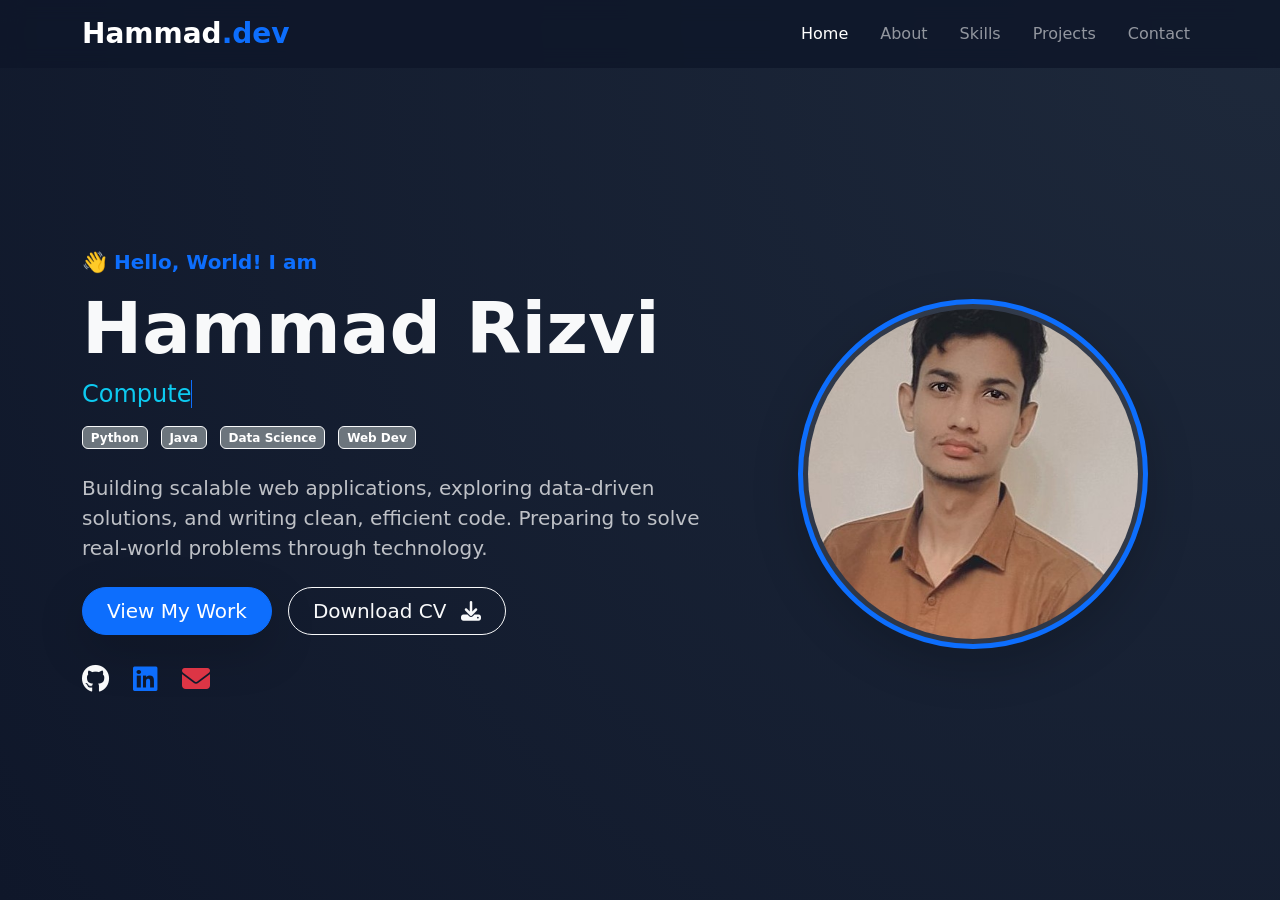
==== index.html @ b08f5cca "Make a new Protofolio WEb" ====
<!DOCTYPE html>
<html lang="en">
<head>
    <meta charset="UTF-8">
    <meta name="viewport" content="width=device-width, initial-scale=1.0">
    <title>Hammad Rizvi | Portfolio</title>
    
    <link href="https://fonts.googleapis.com/css2?family=Inter:wght@300;400;600;800&display=swap" rel="stylesheet">
    <link href="https://cdn.jsdelivr.net/npm/bootstrap@5.3.2/dist/css/bootstrap.min.css" rel="stylesheet">
    <link rel="stylesheet" href="https://cdnjs.cloudflare.com/ajax/libs/font-awesome/6.5.1/css/all.min.css">
    <link href="https://unpkg.com/aos@2.3.1/dist/aos.css" rel="stylesheet">
    
    <link rel="stylesheet" href="assets/css/style.css">
    <link rel="icon" type="image/x-icon" href="assets/img/favicon.ico">
</head>
<body class="bg-dark text-light">

    <nav class="navbar navbar-expand-lg navbar-dark fixed-top glass-nav">
        <div class="container">
            <a class="navbar-brand fw-bold fs-3" href="index.html">Hammad<span class="text-primary">.dev</span></a>
            <button class="navbar-toggler" type="button" data-bs-toggle="collapse" data-bs-target="#navbarNav">
                <span class="navbar-toggler-icon"></span>
            </button>
            <div class="collapse navbar-collapse" id="navbarNav">
                <ul class="navbar-nav ms-auto gap-3">
                    <li class="nav-item"><a class="nav-link active" href="index.html">Home</a></li>
                    <li class="nav-item"><a class="nav-link" href="sections/about.html">About</a></li>
                    <li class="nav-item"><a class="nav-link" href="sections/skills.html">Skills</a></li>
                    <li class="nav-item"><a class="nav-link" href="sections/projects.html">Projects</a></li>
                    <li class="nav-item"><a class="nav-link" href="sections/contact.html">Contact</a></li>
                </ul>
            </div>
        </div>
    </nav>

    <header class="d-flex align-items-center vh-100 hero-bg">
        <div class="container text-center text-md-start mt-5">
            <div class="row align-items-center">
                
                <div class="col-md-7" data-aos="fade-up" data-aos-duration="1200">
                    <p class="text-primary fw-bold mb-2 fs-5">👋 Hello, World! I am</p>
                    <h1 class="display-2 fw-bolder mb-2">Hammad Rizvi</h1>
                    
                    <h2 class="h4 text-info mb-3">
                        <span class="txt-rotate" data-period="2000" data-rotate='[ "Computer Science Student.", "Python & Data Science Enthusiast.", "Java & DSA Problem Solver.", "Full-Stack Web Developer." ]'></span>
                    </h2>
                    
                    <div class="mb-4">
                        <span class="badge bg-secondary border border-light me-2">Python</span>
                        <span class="badge bg-secondary border border-light me-2">Java</span>
                        <span class="badge bg-secondary border border-light me-2">Data Science</span>
                        <span class="badge bg-secondary border border-light">Web Dev</span>
                    </div>

                    <p class="lead mb-4 text-light opacity-75">Building scalable web applications, exploring data-driven solutions, and writing clean, efficient code. Preparing to solve real-world problems through technology.</p>
                    
                    <div class="d-flex gap-3 justify-content-center justify-content-md-start mb-4">
                        <a href="sections/projects.html" class="btn btn-primary btn-lg px-4 rounded-pill shadow-lg">View My Work</a>
                        <a href="assets/docs/Hammad_Rizvi_CV.pdf" target="_blank" class="btn btn-outline-light btn-lg px-4 rounded-pill">Download CV <i class="fas fa-download ms-2"></i></a>
                    </div>

                    <div class="d-flex gap-4 justify-content-center justify-content-md-start fs-3">
                        <a href="https://github.com/Hammadrizvi346" target="_blank" class="text-light social-icon-link"><i class="fab fa-github"></i></a>
                        <a href="https://www.linkedin.com/in/hammadrizvi346" target="_blank" class="text-primary social-icon-link"><i class="fab fa-linkedin"></i></a>
                        <a href="mailto:hammadrizvi346@gmail.com" class="text-danger social-icon-link"><i class="fas fa-envelope"></i></a>
                    </div>
                </div>
                
                <div class="col-md-5 d-none d-md-block text-center" data-aos="zoom-in" data-aos-duration="1200" data-aos-delay="200">
                    <img src="assets/img/profile.jpg" alt="Hammad Rizvi" class="img-fluid rounded-circle shadow-lg profile-img-custom">
                </div>

            </div>
        </div>
    </header>

    <script src="https://cdn.jsdelivr.net/npm/bootstrap@5.3.2/dist/js/bootstrap.bundle.min.js"></script>
    <script src="https://unpkg.com/aos@2.3.1/dist/aos.js"></script>
    
    <script src="assets/js/main.js"></script>
</body>
</html>
---- assets/css/style.css ----
/* --- HERO SECTION & NAVBAR --- */

/* Glassmorphism Navbar */
.glass-nav {
    background: rgba(15, 23, 42, 0.85) !important;
    backdrop-filter: blur(10px);
}

/* Hero Background Gradient */
.hero-bg {
    background: radial-gradient(circle at top right, #1e293b, #0f172a);
}

/* Custom Profile Image Styling */
.profile-img-custom {
    width: 350px; 
    height: 350px; 
    object-fit: cover; 
    border: 5px solid #0d6efd; 
    padding: 5px; 
    background: rgba(255,255,255,0.1);
}

/* Social Icons Hover Animation */
.social-icon-link {
    transition: transform 0.3s ease;
}

.social-icon-link:hover {
    transform: scale(1.2);
}

/* Typing Effect Cursor */
.txt-rotate > .wrap { 
    border-right: 0.08em solid #0d6efd; /* Blue cursor */
}
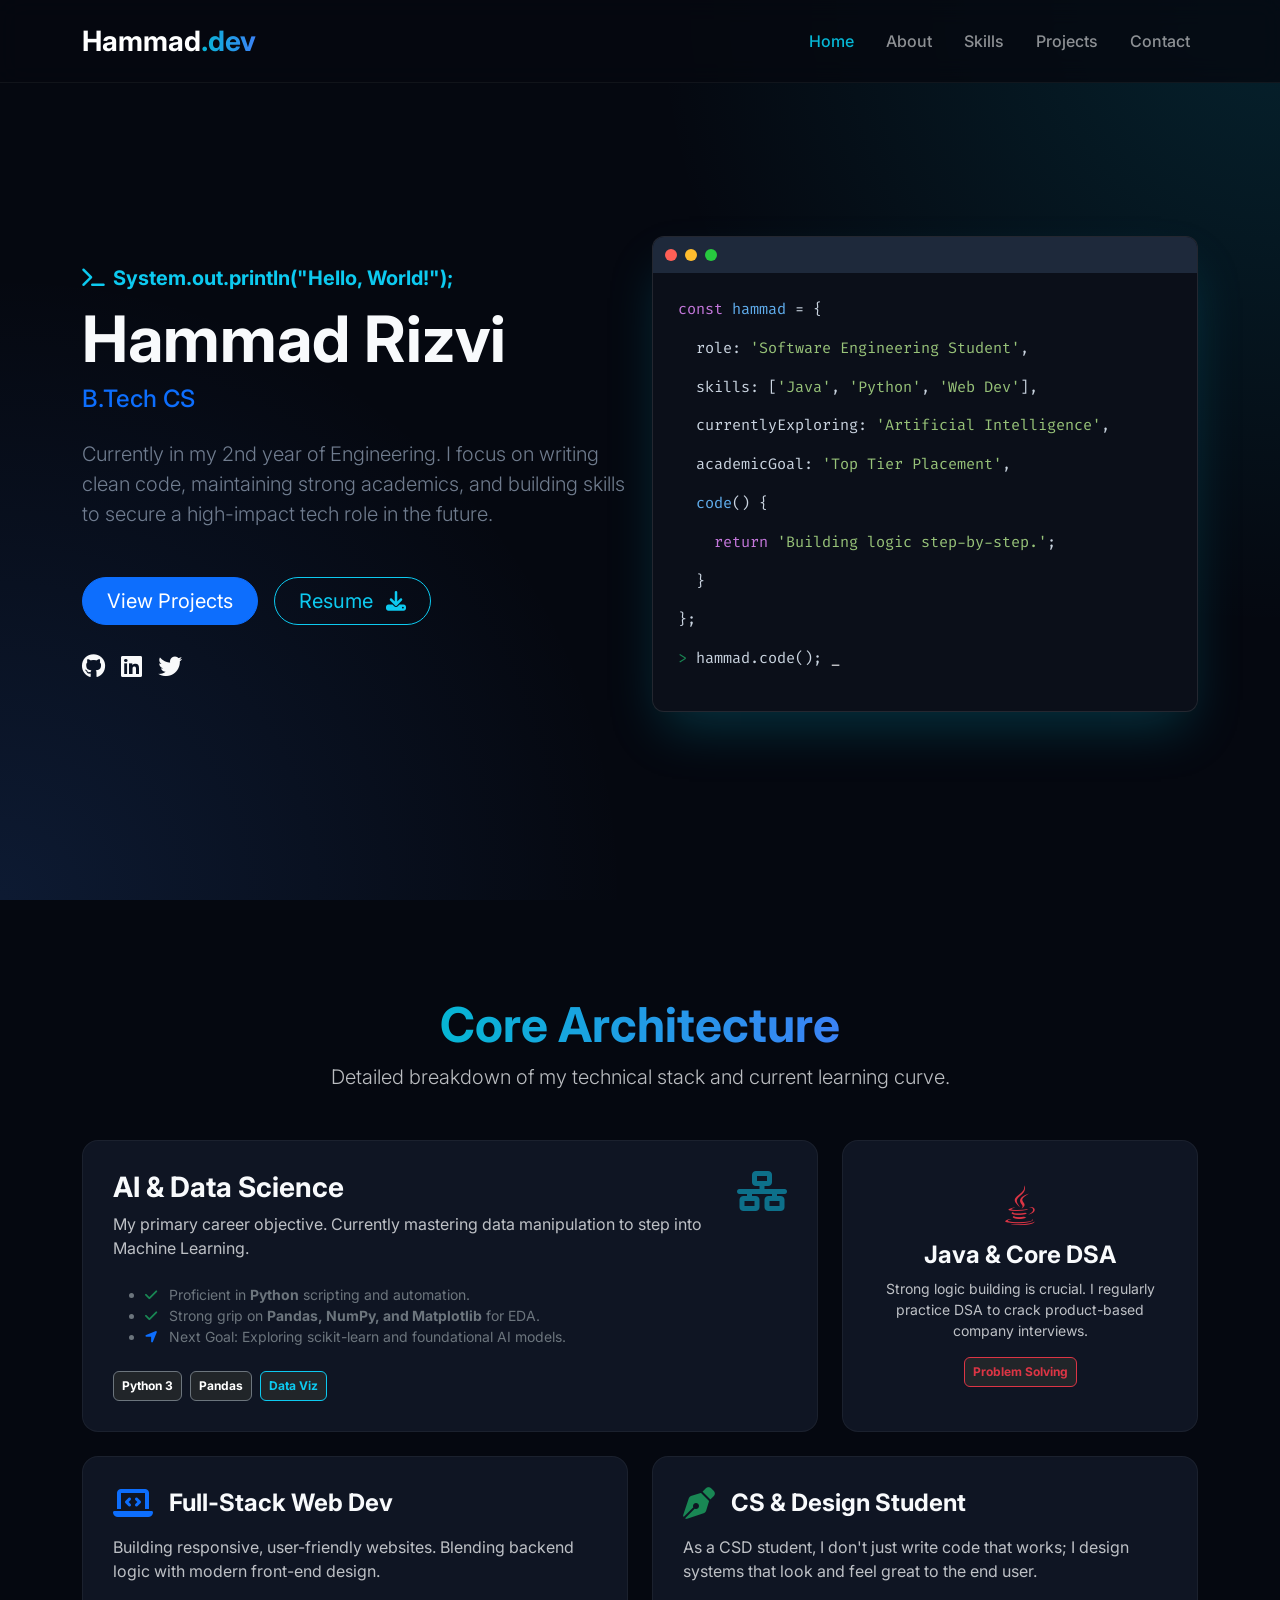
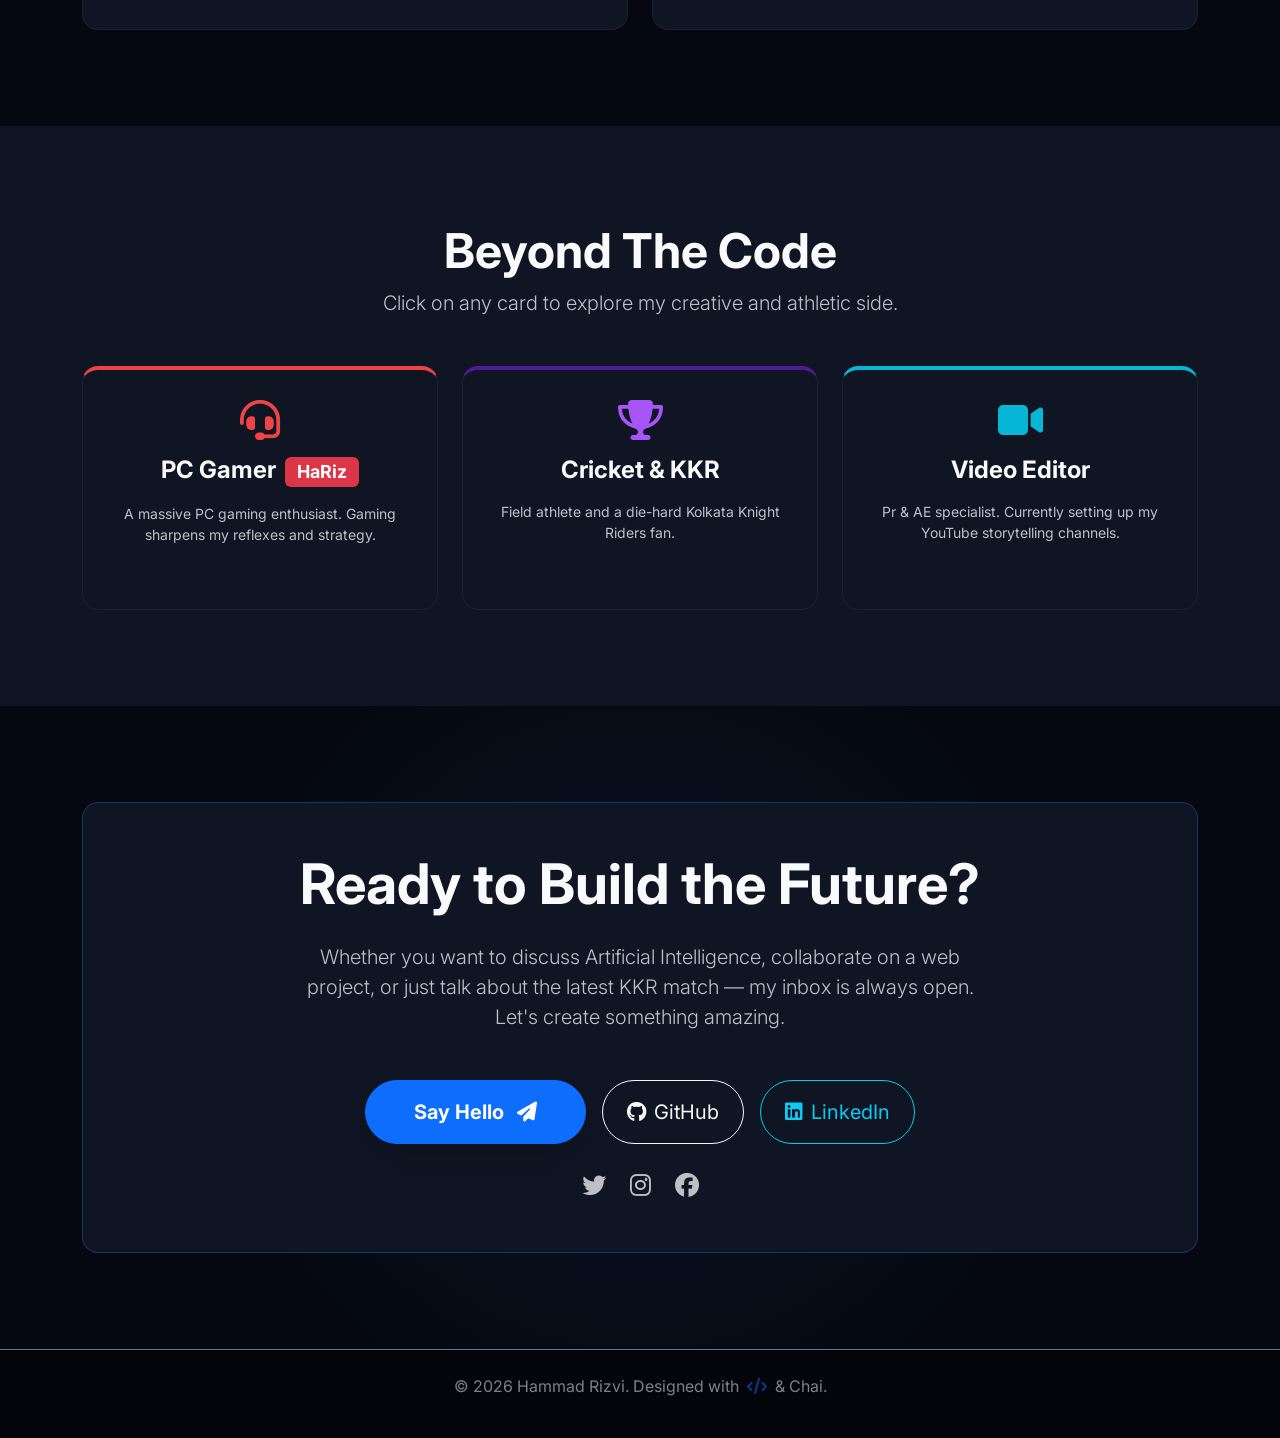
==== commit ce55201d: "Update and revise all files" ====
--- a/index.html
+++ b/index.html
@@ -5,7 +5,7 @@
     <meta name="viewport" content="width=device-width, initial-scale=1.0">
     <title>Hammad Rizvi | Portfolio</title>
     
-    <link href="https://fonts.googleapis.com/css2?family=Inter:wght@300;400;600;800&display=swap" rel="stylesheet">
+    <link href="https://fonts.googleapis.com/css2?family=Inter:wght@300;400;500;700;800&family=Fira+Code:wght@400;500&display=swap" rel="stylesheet">
     <link href="https://cdn.jsdelivr.net/npm/bootstrap@5.3.2/dist/css/bootstrap.min.css" rel="stylesheet">
     <link rel="stylesheet" href="https://cdnjs.cloudflare.com/ajax/libs/font-awesome/6.5.1/css/all.min.css">
     <link href="https://unpkg.com/aos@2.3.1/dist/aos.css" rel="stylesheet">
@@ -13,11 +13,11 @@
     <link rel="stylesheet" href="assets/css/style.css">
     <link rel="icon" type="image/x-icon" href="assets/img/favicon.ico">
 </head>
-<body class="bg-dark text-light">
+<body>
 
     <nav class="navbar navbar-expand-lg navbar-dark fixed-top glass-nav">
         <div class="container">
-            <a class="navbar-brand fw-bold fs-3" href="index.html">Hammad<span class="text-primary">.dev</span></a>
+            <a class="navbar-brand fw-bold fs-3" href="index.html">Hammad<span class="text-gradient">.dev</span></a>
             <button class="navbar-toggler" type="button" data-bs-toggle="collapse" data-bs-target="#navbarNav">
                 <span class="navbar-toggler-icon"></span>
             </button>
@@ -34,49 +34,241 @@
     </nav>
 
     <header class="d-flex align-items-center vh-100 hero-bg">
-        <div class="container text-center text-md-start mt-5">
+        <div class="container text-center text-lg-start mt-5">
             <div class="row align-items-center">
                 
-                <div class="col-md-7" data-aos="fade-up" data-aos-duration="1200">
-                    <p class="text-primary fw-bold mb-2 fs-5">👋 Hello, World! I am</p>
-                    <h1 class="display-2 fw-bolder mb-2">Hammad Rizvi</h1>
+                <div class="col-lg-6" data-aos="fade-right" data-aos-duration="1200">
+                    <p class="text-info fw-bold mb-2 fs-5"><i class="fas fa-terminal me-2"></i>System.out.println("Hello, World!");</p>
+                    <h1 class="display-3 fw-bolder mb-2">Hammad Rizvi</h1>
                     
-                    <h2 class="h4 text-info mb-3">
-                        <span class="txt-rotate" data-period="2000" data-rotate='[ "Computer Science Student.", "Python & Data Science Enthusiast.", "Java & DSA Problem Solver.", "Full-Stack Web Developer." ]'></span>
+                    <h2 class="h4 text-primary mb-4" style="min-height: 30px;">
+                        <span class="txt-rotate" data-period="2000" data-rotate='[ "B.Tech CSD Student.", "Exploring AI & Data Science.", "Java & DSA Problem Solver.", "Creative Web Developer." ]'></span>
                     </h2>
+
+                    <p class="lead mb-5 opacity-75" style="color: var(--text-muted);">Currently in my 2nd year of Engineering. I focus on writing clean code, maintaining strong academics, and building skills to secure a high-impact tech role in the future.</p>
                     
-                    <div class="mb-4">
-                        <span class="badge bg-secondary border border-light me-2">Python</span>
-                        <span class="badge bg-secondary border border-light me-2">Java</span>
-                        <span class="badge bg-secondary border border-light me-2">Data Science</span>
-                        <span class="badge bg-secondary border border-light">Web Dev</span>
-                    </div>
-
-                    <p class="lead mb-4 text-light opacity-75">Building scalable web applications, exploring data-driven solutions, and writing clean, efficient code. Preparing to solve real-world problems through technology.</p>
+                    <div class="d-flex flex-wrap gap-3 justify-content-center justify-content-lg-start mb-4">
+                        <a href="sections/projects.html" class="btn btn-primary btn-lg px-4 rounded-pill">View Projects</a>
+                        <a href="assets/docs/Hammad_Rizvi_CV.pdf" target="_blank" class="btn btn-outline-info btn-lg px-4 rounded-pill">Resume <i class="fas fa-download ms-2"></i></a>
+                    </div>
                     
-                    <div class="d-flex gap-3 justify-content-center justify-content-md-start mb-4">
-                        <a href="sections/projects.html" class="btn btn-primary btn-lg px-4 rounded-pill shadow-lg">View My Work</a>
-                        <a href="assets/docs/Hammad_Rizvi_CV.pdf" target="_blank" class="btn btn-outline-light btn-lg px-4 rounded-pill">Download CV <i class="fas fa-download ms-2"></i></a>
-                    </div>
-
-                    <div class="d-flex gap-4 justify-content-center justify-content-md-start fs-3">
-                        <a href="https://github.com/Hammadrizvi346" target="_blank" class="text-light social-icon-link"><i class="fab fa-github"></i></a>
-                        <a href="https://www.linkedin.com/in/hammadrizvi346" target="_blank" class="text-primary social-icon-link"><i class="fab fa-linkedin"></i></a>
-                        <a href="mailto:hammadrizvi346@gmail.com" class="text-danger social-icon-link"><i class="fas fa-envelope"></i></a>
+                    <div class="d-flex gap-3 justify-content-center justify-content-lg-start fs-4 mt-4">
+                        <a href="https://github.com/hammadrizvi-dev" target="_blank" class="text-light" style="transition: color 0.3s;" onmouseover="this.style.color='#06b6d4'" onmouseout="this.style.color='#f8fafc'"><i class="fab fa-github"></i></a>
+                        <a href="https://www.linkedin.com/in/hammadrizvi-dev" target="_blank" class="text-light" style="transition: color 0.3s;" onmouseover="this.style.color='#3b82f6'" onmouseout="this.style.color='#f8fafc'"><i class="fab fa-linkedin"></i></a>
+                        <a href="https://x.com/hammadrizvi_dev" target="_blank" class="text-light" style="transition: color 0.3s;" onmouseover="this.style.color='#cbd5e1'" onmouseout="this.style.color='#f8fafc'"><i class="fab fa-twitter"></i></a>
                     </div>
                 </div>
                 
-                <div class="col-md-5 d-none d-md-block text-center" data-aos="zoom-in" data-aos-duration="1200" data-aos-delay="200">
-                    <img src="assets/img/profile.jpg" alt="Hammad Rizvi" class="img-fluid rounded-circle shadow-lg profile-img-custom">
+                <div class="col-lg-6 d-none d-lg-block" data-aos="fade-left" data-aos-duration="1200" data-aos-delay="200">
+                    <div class="terminal-window">
+                        <div class="terminal-header">
+                            <div class="terminal-dot dot-red"></div>
+                            <div class="terminal-dot dot-yellow"></div>
+                            <div class="terminal-dot dot-green"></div>
+                        </div>
+                        <div class="terminal-body">
+                            <p><span class="term-keyword">const</span> <span class="term-function">hammad</span> = {</p>
+                            <p>&nbsp;&nbsp;role: <span class="term-string">'Software Engineering Student'</span>,</p>
+                            <p>&nbsp;&nbsp;skills: [<span class="term-string">'Java'</span>, <span class="term-string">'Python'</span>, <span class="term-string">'Web Dev'</span>],</p>
+                            <p>&nbsp;&nbsp;currentlyExploring: <span class="term-string">'Artificial Intelligence'</span>,</p>
+                            <p>&nbsp;&nbsp;academicGoal: <span class="term-string">'Top Tier Placement'</span>,</p>
+                            <p>&nbsp;&nbsp;<span class="term-function">code</span>() {</p>
+                            <p>&nbsp;&nbsp;&nbsp;&nbsp;<span class="term-keyword">return</span> <span class="term-string">'Building logic step-by-step.'</span>;</p>
+                            <p>&nbsp;&nbsp;}</p>
+                            <p>};</p>
+                            <p class="mt-3"><span class="text-success">></span> hammad.code(); <span class="text-light blink">_</span></p>
+                        </div>
+                    </div>
                 </div>
 
             </div>
         </div>
     </header>
+
+    <section class="py-5">
+        <div class="container py-5">
+            <div class="text-center mb-5" data-aos="fade-down">
+                <h2 class="display-5 fw-bold"><span class="text-gradient">Core Architecture</span></h2>
+                <p class="lead opacity-75">Detailed breakdown of my technical stack and current learning curve.</p>
+            </div>
+            
+            <div class="row g-4">
+                <div class="col-lg-8" data-aos="fade-up" data-aos-delay="100">
+                    <div class="premium-card">
+                        <div class="d-flex justify-content-between align-items-start mb-3">
+                            <div>
+                                <h3 class="fw-bold">AI & Data Science</h3>
+                                <p class="opacity-75 mb-2">My primary career objective. Currently mastering data manipulation to step into Machine Learning.</p>
+                            </div>
+                            <i class="fas fa-network-wired text-info fs-1 opacity-50"></i>
+                        </div>
+                        <ul class="text-secondary small mb-4">
+                            <li><i class="fas fa-check text-success me-2"></i> Proficient in <strong>Python</strong> scripting and automation.</li>
+                            <li><i class="fas fa-check text-success me-2"></i> Strong grip on <strong>Pandas, NumPy, and Matplotlib</strong> for EDA.</li>
+                            <li><i class="fas fa-location-arrow text-primary me-2"></i> Next Goal: Exploring scikit-learn and foundational AI models.</li>
+                        </ul>
+                        <div class="d-flex flex-wrap gap-2">
+                            <span class="badge bg-dark border border-secondary p-2">Python 3</span>
+                            <span class="badge bg-dark border border-secondary p-2">Pandas</span>
+                            <span class="badge bg-dark border border-info text-info p-2">Data Viz</span>
+                        </div>
+                    </div>
+                </div>
+
+                <div class="col-lg-4" data-aos="fade-up" data-aos-delay="200">
+                    <div class="premium-card text-center d-flex flex-column justify-content-center">
+                        <i class="fab fa-java text-danger fs-1 mb-3"></i>
+                        <h4 class="fw-bold">Java & Core DSA</h4>
+                        <p class="small opacity-75 mb-3">Strong logic building is crucial. I regularly practice DSA to crack product-based company interviews.</p>
+                        <span class="badge bg-dark border border-danger text-danger p-2 mx-auto">Problem Solving</span>
+                    </div>
+                </div>
+
+                <div class="col-lg-6" data-aos="fade-up" data-aos-delay="300">
+                    <div class="premium-card">
+                        <div class="d-flex align-items-center mb-3">
+                            <i class="fas fa-laptop-code text-primary fs-2 me-3"></i>
+                            <h4 class="fw-bold m-0">Full-Stack Web Dev</h4>
+                        </div>
+                        <p class="opacity-75">Building responsive, user-friendly websites. Blending backend logic with modern front-end design.</p>
+                    </div>
+                </div>
+
+                <div class="col-lg-6" data-aos="fade-up" data-aos-delay="400">
+                    <div class="premium-card">
+                        <div class="d-flex align-items-center mb-3">
+                            <i class="fas fa-pen-nib text-success fs-2 me-3"></i>
+                            <h4 class="fw-bold m-0">CS & Design Student</h4>
+                        </div>
+                        <p class="opacity-75">As a CSD student, I don't just write code that works; I design systems that look and feel great to the end user.</p>
+                    </div>
+                </div>
+            </div>
+        </div>
+    </section>
+
+    <section class="py-5" style="background-color: var(--bg-surface);">
+        <div class="container py-5">
+            <div class="text-center mb-5" data-aos="fade-down">
+                <h2 class="display-5 fw-bold">Beyond The Code</h2>
+                <p class="lead opacity-75">Click on any card to explore my creative and athletic side.</p>
+            </div>
+            
+            <div class="row g-4 text-center">
+                <div class="col-md-4" data-aos="flip-left" data-aos-delay="100">
+                    <div class="premium-card clickable-card pb-5" style="border-top: 4px solid var(--gamer-red);" data-bs-toggle="modal" data-bs-target="#gamingModal">
+                        <i class="fas fa-headset fs-1 mb-3" style="color: var(--gamer-red);"></i>
+                        <h4 class="fw-bold">PC Gamer <span class="badge bg-danger ms-1">HaRiz</span></h4>
+                        <p class="opacity-75 mt-3 small">A massive PC gaming enthusiast. Gaming sharpens my reflexes and strategy.</p>
+                    </div>
+                </div>
+
+                <div class="col-md-4" data-aos="flip-left" data-aos-delay="200">
+                    <div class="premium-card clickable-card pb-5" style="border-top: 4px solid var(--kkr-purple);" data-bs-toggle="modal" data-bs-target="#cricketModal">
+                        <i class="fas fa-trophy fs-1 mb-3" style="color: #a855f7;"></i>
+                        <h4 class="fw-bold">Cricket & KKR</h4>
+                        <p class="opacity-75 mt-3 small">Field athlete and a die-hard Kolkata Knight Riders fan.</p>
+                    </div>
+                </div>
+
+                <div class="col-md-4" data-aos="flip-left" data-aos-delay="300">
+                    <div class="premium-card clickable-card pb-5" style="border-top: 4px solid var(--accent);" data-bs-toggle="modal" data-bs-target="#editingModal">
+                        <i class="fas fa-video fs-1 mb-3" style="color: var(--accent);"></i>
+                        <h4 class="fw-bold">Video Editor</h4>
+                        <p class="opacity-75 mt-3 small">Pr & AE specialist. Currently setting up my YouTube storytelling channels.</p>
+                    </div>
+                </div>
+            </div>
+        </div>
+    </section>
+
+    <section class="py-5 position-relative overflow-hidden">
+        <div class="position-absolute top-50 start-50 translate-middle w-100 h-100" style="background: radial-gradient(circle, rgba(59, 130, 246, 0.1) 0%, transparent 60%); z-index: -1;"></div>
+        
+        <div class="container py-5" data-aos="fade-up">
+            <div class="premium-card text-center p-md-5" style="border: 1px solid rgba(59, 130, 246, 0.3);">
+                <h2 class="display-4 fw-bolder mb-4">Ready to Build the Future?</h2>
+                <p class="lead opacity-75 mb-5 mx-auto" style="max-width: 700px;">
+                    Whether you want to discuss Artificial Intelligence, collaborate on a web project, or just talk about the latest KKR match — my inbox is always open. Let's create something amazing.
+                </p>
+                
+                <div class="d-flex flex-wrap gap-3 justify-content-center mb-4">
+                    <a href="sections/contact.html" class="btn btn-primary btn-lg px-5 py-3 rounded-pill shadow-lg fw-bold fs-5">Say Hello <i class="fas fa-paper-plane ms-2"></i></a>
+                    <a href="https://github.com/hammadrizvi-dev" target="_blank" class="btn btn-outline-light btn-lg px-4 py-3 rounded-pill fs-5"><i class="fab fa-github me-2"></i>GitHub</a>
+                    <a href="https://www.linkedin.com/in/hammadrizvi-dev" target="_blank" class="btn btn-outline-info btn-lg px-4 py-3 rounded-pill fs-5"><i class="fab fa-linkedin me-2"></i>LinkedIn</a>
+                </div>
+
+                <div class="d-flex gap-4 justify-content-center fs-4 mt-4 opacity-75">
+                    <a href="https://x.com/hammadrizvi_dev" target="_blank" class="text-light hover-scale"><i class="fab fa-twitter"></i></a>
+                    <a href="https://www.instagram.com/hammadrizvi.dev" target="_blank" class="text-light hover-scale"><i class="fab fa-instagram"></i></a>
+                    <a href="https://www.facebook.com/hammadrizvi.dev" target="_blank" class="text-light hover-scale"><i class="fab fa-facebook"></i></a>
+                </div>
+            </div>
+        </div>
+    </section>
+
+    <div class="modal fade" id="gamingModal" tabindex="-1" aria-hidden="true">
+        <div class="modal-dialog modal-dialog-centered">
+            <div class="modal-content">
+                <div class="modal-header">
+                    <h5 class="modal-title fw-bold text-danger"><i class="fas fa-headset me-2"></i>The Gamer: HaRiz</h5>
+                    <button type="button" class="btn-close btn-close-white" data-bs-dismiss="modal" aria-label="Close"></button>
+                </div>
+                <div class="modal-body">
+                    <p>When the compiler rests, the games begin. Gaming is my ultimate way to reset my mind.</p>
+                    <ul>
+                        <li><strong>Strategic Thinking:</strong> Multiplayer games teach quick decision-making.</li>
+                        <li><strong>Community:</strong> Building connections with gamers worldwide.</li>
+                        <li><strong>Setup:</strong> Constantly upgrading my PC to handle both intense coding algorithms and high-FPS gaming.</li>
+                    </ul>
+                </div>
+            </div>
+        </div>
+    </div>
+
+    <div class="modal fade" id="cricketModal" tabindex="-1" aria-hidden="true">
+        <div class="modal-dialog modal-dialog-centered">
+            <div class="modal-content">
+                <div class="modal-header">
+                    <h5 class="modal-title fw-bold" style="color: #a855f7;"><i class="fas fa-cricket-bat-ball me-2"></i>Korbo, Lorbo, Jeetbo!</h5>
+                    <button type="button" class="btn-close btn-close-white" data-bs-dismiss="modal" aria-label="Close"></button>
+                </div>
+                <div class="modal-body">
+                    <p>I believe physical activity is just as important as mental exercise.</p>
+                    <ul>
+                        <li><strong>On the Field:</strong> I actively play cricket, focusing on teamwork and stamina.</li>
+                        <li><strong>IPL Passion:</strong> Huge supporter of KKR. I love analyzing match strategies, player auctions, and team dynamics.</li>
+                    </ul>
+                </div>
+            </div>
+        </div>
+    </div>
+
+    <div class="modal fade" id="editingModal" tabindex="-1" aria-hidden="true">
+        <div class="modal-dialog modal-dialog-centered">
+            <div class="modal-content">
+                <div class="modal-header">
+                    <h5 class="modal-title fw-bold text-info"><i class="fas fa-film me-2"></i>Visual Storytelling</h5>
+                    <button type="button" class="btn-close btn-close-white" data-bs-dismiss="modal" aria-label="Close"></button>
+                </div>
+                <div class="modal-body">
+                    <p>Writing code builds the system, but video editing tells the story.</p>
+                    <ul>
+                        <li><strong>Software:</strong> Adobe Premiere Pro & After Effects.</li>
+                        <li><strong>The Vision:</strong> I am currently building content strategies for upcoming YouTube channels, blending tech knowledge with engaging visuals.</li>
+                        <li><strong>VFX:</strong> Learning motion graphics to make my content stand out.</li>
+                    </ul>
+                </div>
+            </div>
+        </div>
+    </div>
+
+   <footer class="text-center py-4 border-top border-secondary mt-auto" style="background-color: #03050a;">
+    <p class="opacity-50 m-0 mb-3">&copy; 2026 Hammad Rizvi. Designed with <i class="fas fa-code text-primary mx-1"></i> & Chai.</p>
+    </footer>
 
     <script src="https://cdn.jsdelivr.net/npm/bootstrap@5.3.2/dist/js/bootstrap.bundle.min.js"></script>
     <script src="https://unpkg.com/aos@2.3.1/dist/aos.js"></script>
-    
     <script src="assets/js/main.js"></script>
 </body>
 </html>
--- a/assets/css/style.css
+++ b/assets/css/style.css
@@ -1,36 +1,190 @@
-/* --- HERO SECTION & NAVBAR --- */
+/* =========================================
+   HAMMAD.DEV - PROFESSIONAL DARK TECH THEME (COMPLETE FILE)
+========================================= */
 
-/* Glassmorphism Navbar */
-.glass-nav {
-    background: rgba(15, 23, 42, 0.85) !important;
-    backdrop-filter: blur(10px);
+@import url('https://fonts.googleapis.com/css2?family=Inter:wght@300;400;500;700;800&family=Fira+Code:wght@400;500&display=swap');
+
+:root {
+    --bg-dark: #050810;        /* Deep Space Black/Navy */
+    --bg-surface: #0f1523;     /* Card Background */
+    --bg-surface-hover: #161e31;
+    --primary: #3b82f6;        /* Bright Tech Blue */
+    --accent: #06b6d4;         /* Neon Cyan */
+    --text-main: #f8fafc;
+    --text-muted: #94a3b8;
+    --gamer-red: #ef4444;
+    --kkr-purple: #4c1d95;
 }
 
-/* Hero Background Gradient */
-.hero-bg {
-    background: radial-gradient(circle at top right, #1e293b, #0f172a);
+body {
+    font-family: 'Inter', sans-serif;
+    background-color: var(--bg-dark);
+    color: var(--text-main);
+    overflow-x: hidden;
+    scroll-behavior: smooth;
 }
 
-/* Custom Profile Image Styling */
-.profile-img-custom {
-    width: 350px; 
-    height: 350px; 
-    object-fit: cover; 
-    border: 5px solid #0d6efd; 
-    padding: 5px; 
-    background: rgba(255,255,255,0.1);
+/* --- Typography Upgrades --- */
+.display-large { font-size: 4rem; font-weight: 800; }
+.heading-premium { font-size: 1.5rem; color: #cbd5e1; opacity: 0.9; }
+
+/* --- Center Section Numbering --- */
+.numbered-heading {
+    text-align: center !important;
+    margin-bottom: 50px;
+    width: 100%;
 }
 
-/* Social Icons Hover Animation */
-.social-icon-link {
-    transition: transform 0.3s ease;
+/* --- Navbar Upgrade --- */
+.glass-nav {
+    background: rgba(5, 8, 16, 0.8) !important;
+    backdrop-filter: blur(12px);
+    border-bottom: 1px solid rgba(255, 255, 255, 0.05);
+    padding: 15px 0;
 }
 
-.social-icon-link:hover {
-    transform: scale(1.2);
+.nav-link { font-weight: 500; transition: color 0.3s ease; }
+.nav-link:hover, .nav-link.active { color: var(--accent) !important; }
+
+/* --- Hero Section Background --- */
+.hero-bg {
+    background: radial-gradient(circle at top right, rgba(6, 182, 212, 0.15), transparent 40%),
+                radial-gradient(circle at bottom left, rgba(59, 130, 246, 0.15), transparent 40%);
 }
 
-/* Typing Effect Cursor */
-.txt-rotate > .wrap { 
-    border-right: 0.08em solid #0d6efd; /* Blue cursor */
+/* --- Terminal UI (Scroll 1) --- */
+.terminal-window {
+    background-color: #0b0f19;
+    border-radius: 12px;
+    box-shadow: 0 25px 50px -12px rgba(6, 182, 212, 0.25);
+    border: 1px solid rgba(255,255,255,0.1);
+    font-family: 'Fira Code', monospace;
+    overflow: hidden;
+}
+.terminal-header { background-color: #1e293b; padding: 12px; display: flex; gap: 8px; }
+.terminal-dot { width: 12px; height: 12px; border-radius: 50%; }
+.dot-red { background-color: #ff5f56; }
+.dot-yellow { background-color: #ffbd2e; }
+.dot-green { background-color: #27c93f; }
+.terminal-body { padding: 25px; color: #cbd5e1; font-size: 0.95rem; }
+.term-keyword { color: #c678dd; } 
+.term-string { color: #98c379; }  
+.term-function { color: #61afef; } 
+
+/* --- Premium & Clickable Cards (Scroll 2, 3, 4) --- */
+.premium-card, .premium-card-lg {
+    background-color: var(--bg-surface);
+    border: 1px solid rgba(255,255,255,0.05);
+    border-radius: 16px;
+    padding: 30px;
+    transition: all 0.4s ease;
+    height: 100%;
+}
+.premium-card:hover, .premium-card-lg:hover {
+    transform: translateY(-5px);
+    background-color: var(--bg-surface-hover);
+    border-color: rgba(6, 182, 212, 0.3);
+    box-shadow: 0 10px 30px rgba(6, 182, 212, 0.1);
+}
+
+.premium-card-lg { padding: 40px; } /* Lighter text for large card on Home */
+
+.clickable-card {
+    cursor: pointer;
+    position: relative;
+    overflow: hidden;
+}
+
+.clickable-card::after {
+    content: 'Click for details →';
+    position: absolute;
+    bottom: -40px;
+    left: 50%;
+    transform: translateX(-50%);
+    color: var(--accent);
+    font-size: 0.9rem;
+    font-weight: 600;
+    transition: bottom 0.3s ease;
+}
+
+.clickable-card:hover::after {
+    bottom: 20px;
+}
+
+/* --- Skills Page Dashboard - Glowing Bars --- */
+.progress {
+    background-color: rgba(255, 255, 255, 0.05);
+    border-radius: 10px;
+    height: 10px;
+    overflow: visible;
+}
+
+.progress-bar-glow {
+    border-radius: 10px;
+    position: relative;
+    transition: width 1.5s ease-in-out;
+}
+
+.progress-bar-glow::after {
+    content: '';
+    position: absolute;
+    top: 0; right: 0; bottom: 0; left: 0;
+    border-radius: 10px;
+    box-shadow: 0 0 10px inherit;
+    opacity: 0.8;
+}
+
+/* Specific Colors for Glow */
+.bg-python { background-color: #f59e0b; box-shadow: 0 0 10px #f59e0b; }
+.bg-java { background-color: #ef4444; box-shadow: 0 0 10px #ef4444; }
+.bg-web { background-color: #3b82f6; box-shadow: 0 0 10px #3b82f6; }
+.bg-data { background-color: #06b6d4; box-shadow: 0 0 10px #06b6d4; }
+
+/* --- Bento Grid / Bento Box Designs --- */
+/* (Generic bento box structure handled by Bootstrap row/col) */
+
+/* --- Interactive Elements --- */
+.hover-scale { transition: transform 0.3s ease; }
+.hover-scale:hover { transform: scale(1.1); }
+
+/* Custom Gradient Text */
+.text-gradient {
+    background: linear-gradient(to right, var(--accent), var(--primary));
+    background-clip: text;
+    -webkit-background-clip: text;
+    -webkit-text-fill-color: transparent;
+}
+
+/* Modal Dark Theme Customization */
+.modal-content {
+    background-color: var(--bg-surface);
+    border: 1px solid rgba(6, 182, 212, 0.3);
+    color: var(--text-main);
+    border-radius: 16px;
+}
+.modal-header { border-bottom: 1px solid rgba(255,255,255,0.05); }
+.modal-footer { border-top: 1px solid rgba(255,255,255,0.05); }
+.btn-close-white { filter: invert(1) grayscale(100%) brightness(200%); }
+
+/* Custom Scrollbar */
+::-webkit-scrollbar { width: 8px; }
+::-webkit-scrollbar-track { background: var(--bg-dark); }
+::-webkit-scrollbar-thumb { background: #334155; border-radius: 10px; }
+::-webkit-scrollbar-thumb:hover { background: var(--accent); }
+
+/* --- CONTACT FORM PREMIUM STYLING --- */
+.form-control {
+    background-color: rgba(255,255,255,0.05) !important;
+    border: 1px solid rgba(255,255,255,0.1) !important;
+    color: var(--text-main) !important;
+    padding: 15px;
+    border-radius: 12px;
+}
+.form-control:focus {
+    background-color: rgba(15, 21, 35, 0.9) !important;
+    border-color: var(--primary) !important;
+    box-shadow: 0 0 15px rgba(59, 130, 246, 0.2) !important;
+}
+.form-control::placeholder {
+    color: rgba(255,255,255,0.3) !important;
 }
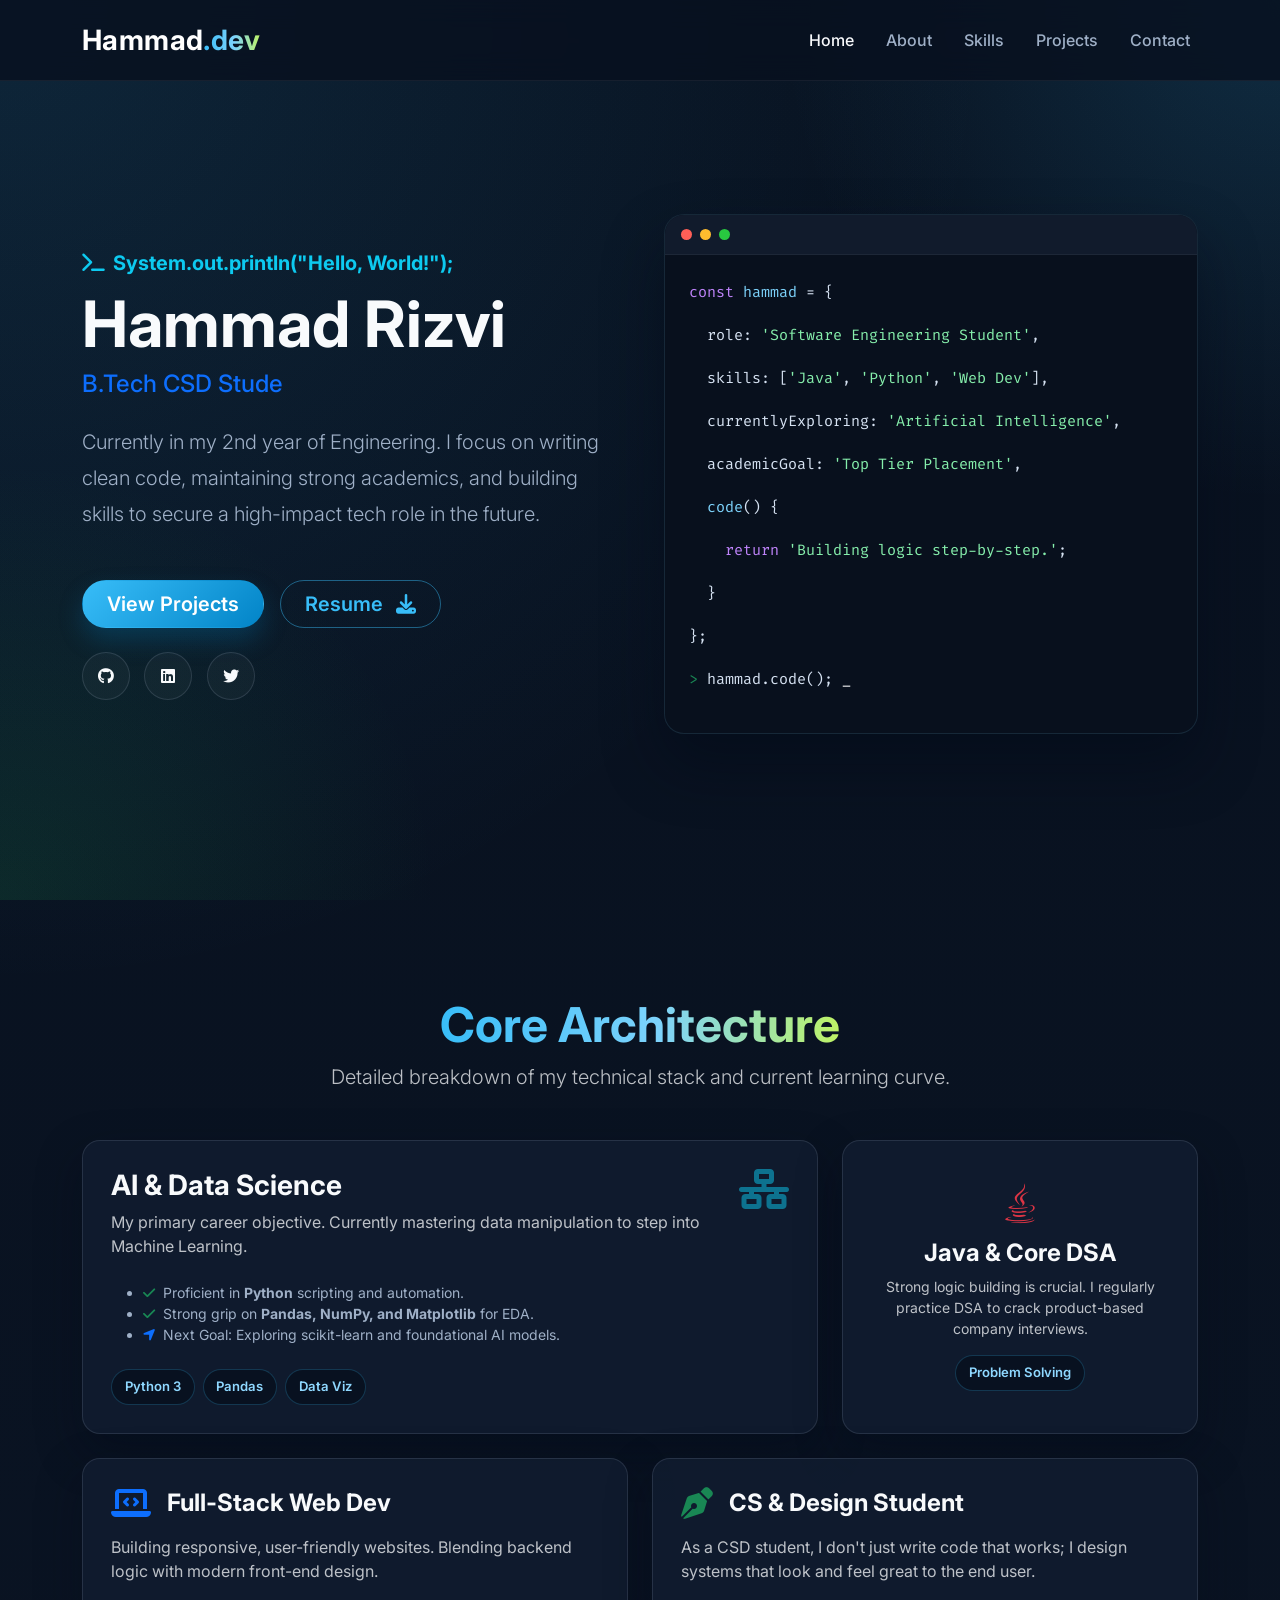
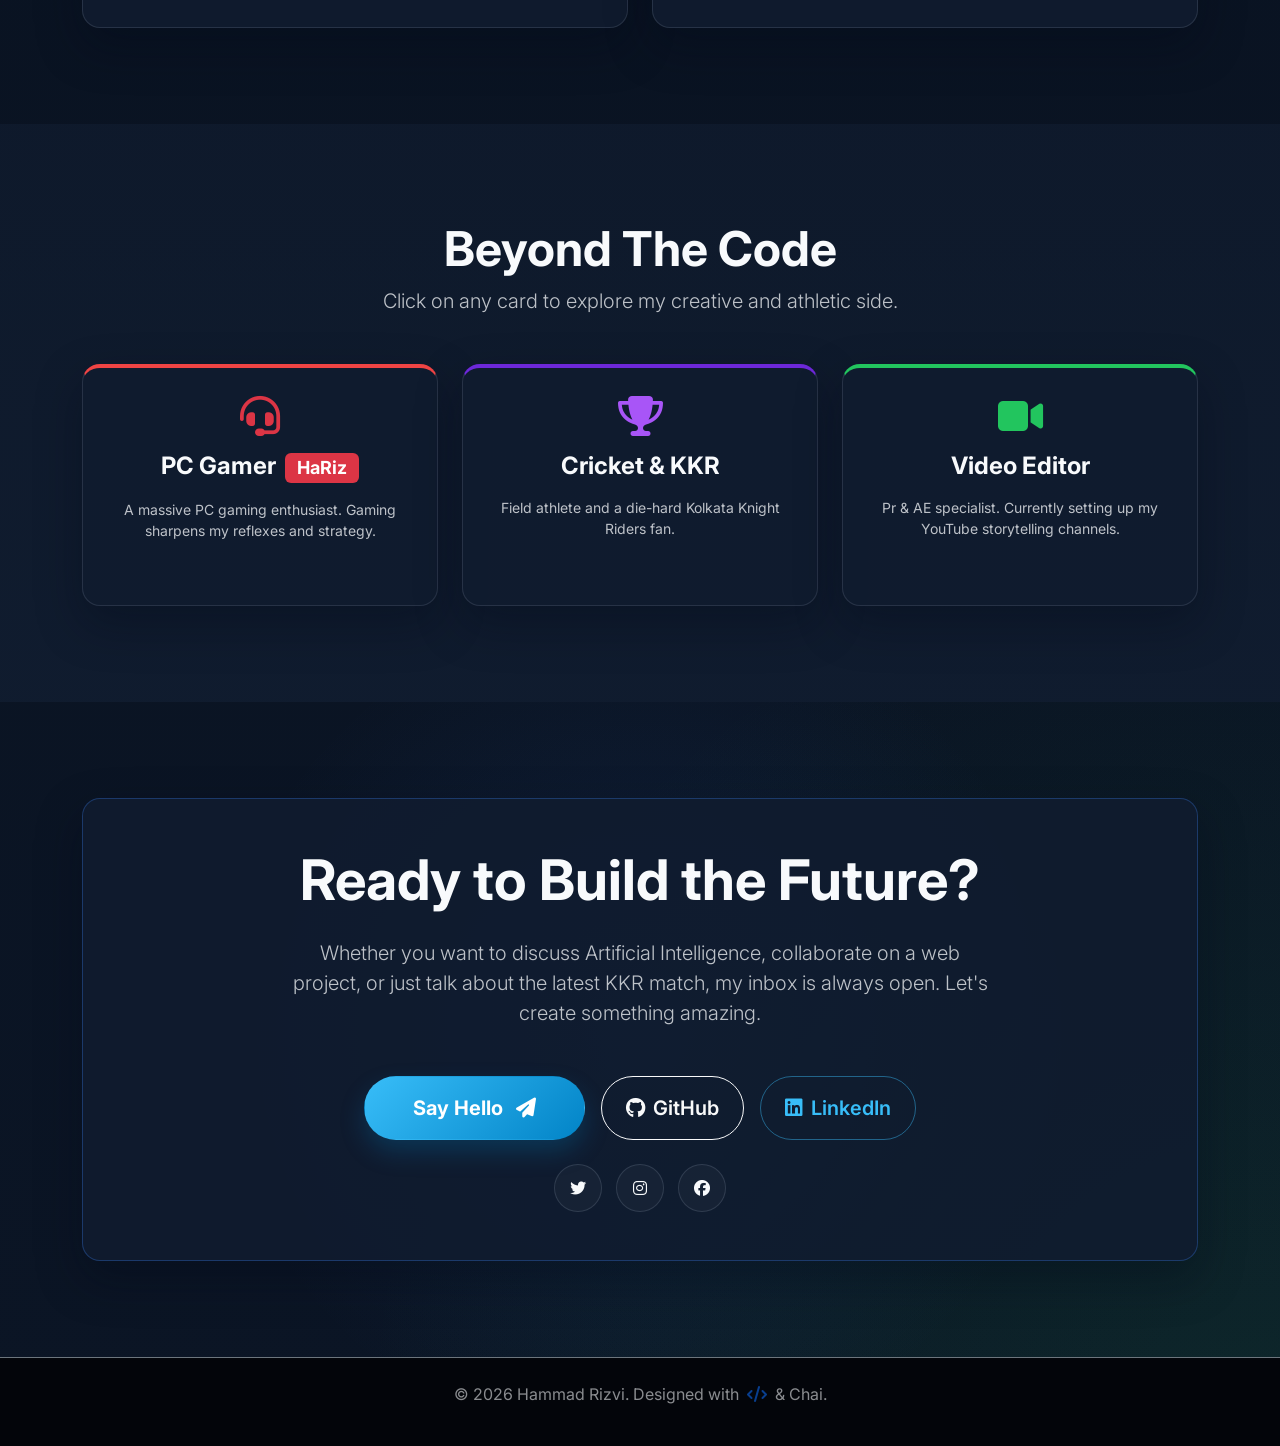
==== commit a49c35dc: "Changes some fav" ====
--- a/index.html
+++ b/index.html
@@ -1,274 +1,273 @@
-<!DOCTYPE html>
-<html lang="en">
-<head>
-    <meta charset="UTF-8">
-    <meta name="viewport" content="width=device-width, initial-scale=1.0">
-    <title>Hammad Rizvi | Portfolio</title>
-    
-    <link href="https://fonts.googleapis.com/css2?family=Inter:wght@300;400;500;700;800&family=Fira+Code:wght@400;500&display=swap" rel="stylesheet">
-    <link href="https://cdn.jsdelivr.net/npm/bootstrap@5.3.2/dist/css/bootstrap.min.css" rel="stylesheet">
-    <link rel="stylesheet" href="https://cdnjs.cloudflare.com/ajax/libs/font-awesome/6.5.1/css/all.min.css">
-    <link href="https://unpkg.com/aos@2.3.1/dist/aos.css" rel="stylesheet">
-    
-    <link rel="stylesheet" href="assets/css/style.css">
-    <link rel="icon" type="image/x-icon" href="assets/img/favicon.ico">
-</head>
-<body>
-
-    <nav class="navbar navbar-expand-lg navbar-dark fixed-top glass-nav">
-        <div class="container">
-            <a class="navbar-brand fw-bold fs-3" href="index.html">Hammad<span class="text-gradient">.dev</span></a>
-            <button class="navbar-toggler" type="button" data-bs-toggle="collapse" data-bs-target="#navbarNav">
-                <span class="navbar-toggler-icon"></span>
-            </button>
-            <div class="collapse navbar-collapse" id="navbarNav">
-                <ul class="navbar-nav ms-auto gap-3">
-                    <li class="nav-item"><a class="nav-link active" href="index.html">Home</a></li>
-                    <li class="nav-item"><a class="nav-link" href="sections/about.html">About</a></li>
-                    <li class="nav-item"><a class="nav-link" href="sections/skills.html">Skills</a></li>
-                    <li class="nav-item"><a class="nav-link" href="sections/projects.html">Projects</a></li>
-                    <li class="nav-item"><a class="nav-link" href="sections/contact.html">Contact</a></li>
-                </ul>
-            </div>
-        </div>
-    </nav>
-
-    <header class="d-flex align-items-center vh-100 hero-bg">
-        <div class="container text-center text-lg-start mt-5">
-            <div class="row align-items-center">
-                
-                <div class="col-lg-6" data-aos="fade-right" data-aos-duration="1200">
-                    <p class="text-info fw-bold mb-2 fs-5"><i class="fas fa-terminal me-2"></i>System.out.println("Hello, World!");</p>
-                    <h1 class="display-3 fw-bolder mb-2">Hammad Rizvi</h1>
-                    
-                    <h2 class="h4 text-primary mb-4" style="min-height: 30px;">
-                        <span class="txt-rotate" data-period="2000" data-rotate='[ "B.Tech CSD Student.", "Exploring AI & Data Science.", "Java & DSA Problem Solver.", "Creative Web Developer." ]'></span>
-                    </h2>
-
-                    <p class="lead mb-5 opacity-75" style="color: var(--text-muted);">Currently in my 2nd year of Engineering. I focus on writing clean code, maintaining strong academics, and building skills to secure a high-impact tech role in the future.</p>
-                    
-                    <div class="d-flex flex-wrap gap-3 justify-content-center justify-content-lg-start mb-4">
-                        <a href="sections/projects.html" class="btn btn-primary btn-lg px-4 rounded-pill">View Projects</a>
-                        <a href="assets/docs/Hammad_Rizvi_CV.pdf" target="_blank" class="btn btn-outline-info btn-lg px-4 rounded-pill">Resume <i class="fas fa-download ms-2"></i></a>
-                    </div>
-                    
-                    <div class="d-flex gap-3 justify-content-center justify-content-lg-start fs-4 mt-4">
-                        <a href="https://github.com/hammadrizvi-dev" target="_blank" class="text-light" style="transition: color 0.3s;" onmouseover="this.style.color='#06b6d4'" onmouseout="this.style.color='#f8fafc'"><i class="fab fa-github"></i></a>
-                        <a href="https://www.linkedin.com/in/hammadrizvi-dev" target="_blank" class="text-light" style="transition: color 0.3s;" onmouseover="this.style.color='#3b82f6'" onmouseout="this.style.color='#f8fafc'"><i class="fab fa-linkedin"></i></a>
-                        <a href="https://x.com/hammadrizvi_dev" target="_blank" class="text-light" style="transition: color 0.3s;" onmouseover="this.style.color='#cbd5e1'" onmouseout="this.style.color='#f8fafc'"><i class="fab fa-twitter"></i></a>
-                    </div>
-                </div>
-                
-                <div class="col-lg-6 d-none d-lg-block" data-aos="fade-left" data-aos-duration="1200" data-aos-delay="200">
-                    <div class="terminal-window">
-                        <div class="terminal-header">
-                            <div class="terminal-dot dot-red"></div>
-                            <div class="terminal-dot dot-yellow"></div>
-                            <div class="terminal-dot dot-green"></div>
-                        </div>
-                        <div class="terminal-body">
-                            <p><span class="term-keyword">const</span> <span class="term-function">hammad</span> = {</p>
-                            <p>&nbsp;&nbsp;role: <span class="term-string">'Software Engineering Student'</span>,</p>
-                            <p>&nbsp;&nbsp;skills: [<span class="term-string">'Java'</span>, <span class="term-string">'Python'</span>, <span class="term-string">'Web Dev'</span>],</p>
-                            <p>&nbsp;&nbsp;currentlyExploring: <span class="term-string">'Artificial Intelligence'</span>,</p>
-                            <p>&nbsp;&nbsp;academicGoal: <span class="term-string">'Top Tier Placement'</span>,</p>
-                            <p>&nbsp;&nbsp;<span class="term-function">code</span>() {</p>
-                            <p>&nbsp;&nbsp;&nbsp;&nbsp;<span class="term-keyword">return</span> <span class="term-string">'Building logic step-by-step.'</span>;</p>
-                            <p>&nbsp;&nbsp;}</p>
-                            <p>};</p>
-                            <p class="mt-3"><span class="text-success">></span> hammad.code(); <span class="text-light blink">_</span></p>
-                        </div>
-                    </div>
-                </div>
-
-            </div>
-        </div>
-    </header>
-
-    <section class="py-5">
-        <div class="container py-5">
-            <div class="text-center mb-5" data-aos="fade-down">
-                <h2 class="display-5 fw-bold"><span class="text-gradient">Core Architecture</span></h2>
-                <p class="lead opacity-75">Detailed breakdown of my technical stack and current learning curve.</p>
-            </div>
-            
-            <div class="row g-4">
-                <div class="col-lg-8" data-aos="fade-up" data-aos-delay="100">
-                    <div class="premium-card">
-                        <div class="d-flex justify-content-between align-items-start mb-3">
-                            <div>
-                                <h3 class="fw-bold">AI & Data Science</h3>
-                                <p class="opacity-75 mb-2">My primary career objective. Currently mastering data manipulation to step into Machine Learning.</p>
-                            </div>
-                            <i class="fas fa-network-wired text-info fs-1 opacity-50"></i>
-                        </div>
-                        <ul class="text-secondary small mb-4">
-                            <li><i class="fas fa-check text-success me-2"></i> Proficient in <strong>Python</strong> scripting and automation.</li>
-                            <li><i class="fas fa-check text-success me-2"></i> Strong grip on <strong>Pandas, NumPy, and Matplotlib</strong> for EDA.</li>
-                            <li><i class="fas fa-location-arrow text-primary me-2"></i> Next Goal: Exploring scikit-learn and foundational AI models.</li>
-                        </ul>
-                        <div class="d-flex flex-wrap gap-2">
-                            <span class="badge bg-dark border border-secondary p-2">Python 3</span>
-                            <span class="badge bg-dark border border-secondary p-2">Pandas</span>
-                            <span class="badge bg-dark border border-info text-info p-2">Data Viz</span>
-                        </div>
-                    </div>
-                </div>
-
-                <div class="col-lg-4" data-aos="fade-up" data-aos-delay="200">
-                    <div class="premium-card text-center d-flex flex-column justify-content-center">
-                        <i class="fab fa-java text-danger fs-1 mb-3"></i>
-                        <h4 class="fw-bold">Java & Core DSA</h4>
-                        <p class="small opacity-75 mb-3">Strong logic building is crucial. I regularly practice DSA to crack product-based company interviews.</p>
-                        <span class="badge bg-dark border border-danger text-danger p-2 mx-auto">Problem Solving</span>
-                    </div>
-                </div>
-
-                <div class="col-lg-6" data-aos="fade-up" data-aos-delay="300">
-                    <div class="premium-card">
-                        <div class="d-flex align-items-center mb-3">
-                            <i class="fas fa-laptop-code text-primary fs-2 me-3"></i>
-                            <h4 class="fw-bold m-0">Full-Stack Web Dev</h4>
-                        </div>
-                        <p class="opacity-75">Building responsive, user-friendly websites. Blending backend logic with modern front-end design.</p>
-                    </div>
-                </div>
-
-                <div class="col-lg-6" data-aos="fade-up" data-aos-delay="400">
-                    <div class="premium-card">
-                        <div class="d-flex align-items-center mb-3">
-                            <i class="fas fa-pen-nib text-success fs-2 me-3"></i>
-                            <h4 class="fw-bold m-0">CS & Design Student</h4>
-                        </div>
-                        <p class="opacity-75">As a CSD student, I don't just write code that works; I design systems that look and feel great to the end user.</p>
-                    </div>
-                </div>
-            </div>
-        </div>
-    </section>
-
-    <section class="py-5" style="background-color: var(--bg-surface);">
-        <div class="container py-5">
-            <div class="text-center mb-5" data-aos="fade-down">
-                <h2 class="display-5 fw-bold">Beyond The Code</h2>
-                <p class="lead opacity-75">Click on any card to explore my creative and athletic side.</p>
-            </div>
-            
-            <div class="row g-4 text-center">
-                <div class="col-md-4" data-aos="flip-left" data-aos-delay="100">
-                    <div class="premium-card clickable-card pb-5" style="border-top: 4px solid var(--gamer-red);" data-bs-toggle="modal" data-bs-target="#gamingModal">
-                        <i class="fas fa-headset fs-1 mb-3" style="color: var(--gamer-red);"></i>
-                        <h4 class="fw-bold">PC Gamer <span class="badge bg-danger ms-1">HaRiz</span></h4>
-                        <p class="opacity-75 mt-3 small">A massive PC gaming enthusiast. Gaming sharpens my reflexes and strategy.</p>
-                    </div>
-                </div>
-
-                <div class="col-md-4" data-aos="flip-left" data-aos-delay="200">
-                    <div class="premium-card clickable-card pb-5" style="border-top: 4px solid var(--kkr-purple);" data-bs-toggle="modal" data-bs-target="#cricketModal">
-                        <i class="fas fa-trophy fs-1 mb-3" style="color: #a855f7;"></i>
-                        <h4 class="fw-bold">Cricket & KKR</h4>
-                        <p class="opacity-75 mt-3 small">Field athlete and a die-hard Kolkata Knight Riders fan.</p>
-                    </div>
-                </div>
-
-                <div class="col-md-4" data-aos="flip-left" data-aos-delay="300">
-                    <div class="premium-card clickable-card pb-5" style="border-top: 4px solid var(--accent);" data-bs-toggle="modal" data-bs-target="#editingModal">
-                        <i class="fas fa-video fs-1 mb-3" style="color: var(--accent);"></i>
-                        <h4 class="fw-bold">Video Editor</h4>
-                        <p class="opacity-75 mt-3 small">Pr & AE specialist. Currently setting up my YouTube storytelling channels.</p>
-                    </div>
-                </div>
-            </div>
-        </div>
-    </section>
-
-    <section class="py-5 position-relative overflow-hidden">
-        <div class="position-absolute top-50 start-50 translate-middle w-100 h-100" style="background: radial-gradient(circle, rgba(59, 130, 246, 0.1) 0%, transparent 60%); z-index: -1;"></div>
-        
-        <div class="container py-5" data-aos="fade-up">
-            <div class="premium-card text-center p-md-5" style="border: 1px solid rgba(59, 130, 246, 0.3);">
-                <h2 class="display-4 fw-bolder mb-4">Ready to Build the Future?</h2>
-                <p class="lead opacity-75 mb-5 mx-auto" style="max-width: 700px;">
-                    Whether you want to discuss Artificial Intelligence, collaborate on a web project, or just talk about the latest KKR match — my inbox is always open. Let's create something amazing.
-                </p>
-                
-                <div class="d-flex flex-wrap gap-3 justify-content-center mb-4">
-                    <a href="sections/contact.html" class="btn btn-primary btn-lg px-5 py-3 rounded-pill shadow-lg fw-bold fs-5">Say Hello <i class="fas fa-paper-plane ms-2"></i></a>
-                    <a href="https://github.com/hammadrizvi-dev" target="_blank" class="btn btn-outline-light btn-lg px-4 py-3 rounded-pill fs-5"><i class="fab fa-github me-2"></i>GitHub</a>
-                    <a href="https://www.linkedin.com/in/hammadrizvi-dev" target="_blank" class="btn btn-outline-info btn-lg px-4 py-3 rounded-pill fs-5"><i class="fab fa-linkedin me-2"></i>LinkedIn</a>
-                </div>
-
-                <div class="d-flex gap-4 justify-content-center fs-4 mt-4 opacity-75">
-                    <a href="https://x.com/hammadrizvi_dev" target="_blank" class="text-light hover-scale"><i class="fab fa-twitter"></i></a>
-                    <a href="https://www.instagram.com/hammadrizvi.dev" target="_blank" class="text-light hover-scale"><i class="fab fa-instagram"></i></a>
-                    <a href="https://www.facebook.com/hammadrizvi.dev" target="_blank" class="text-light hover-scale"><i class="fab fa-facebook"></i></a>
-                </div>
-            </div>
-        </div>
-    </section>
-
-    <div class="modal fade" id="gamingModal" tabindex="-1" aria-hidden="true">
-        <div class="modal-dialog modal-dialog-centered">
-            <div class="modal-content">
-                <div class="modal-header">
-                    <h5 class="modal-title fw-bold text-danger"><i class="fas fa-headset me-2"></i>The Gamer: HaRiz</h5>
-                    <button type="button" class="btn-close btn-close-white" data-bs-dismiss="modal" aria-label="Close"></button>
-                </div>
-                <div class="modal-body">
-                    <p>When the compiler rests, the games begin. Gaming is my ultimate way to reset my mind.</p>
-                    <ul>
-                        <li><strong>Strategic Thinking:</strong> Multiplayer games teach quick decision-making.</li>
-                        <li><strong>Community:</strong> Building connections with gamers worldwide.</li>
-                        <li><strong>Setup:</strong> Constantly upgrading my PC to handle both intense coding algorithms and high-FPS gaming.</li>
-                    </ul>
-                </div>
-            </div>
-        </div>
-    </div>
-
-    <div class="modal fade" id="cricketModal" tabindex="-1" aria-hidden="true">
-        <div class="modal-dialog modal-dialog-centered">
-            <div class="modal-content">
-                <div class="modal-header">
-                    <h5 class="modal-title fw-bold" style="color: #a855f7;"><i class="fas fa-cricket-bat-ball me-2"></i>Korbo, Lorbo, Jeetbo!</h5>
-                    <button type="button" class="btn-close btn-close-white" data-bs-dismiss="modal" aria-label="Close"></button>
-                </div>
-                <div class="modal-body">
-                    <p>I believe physical activity is just as important as mental exercise.</p>
-                    <ul>
-                        <li><strong>On the Field:</strong> I actively play cricket, focusing on teamwork and stamina.</li>
-                        <li><strong>IPL Passion:</strong> Huge supporter of KKR. I love analyzing match strategies, player auctions, and team dynamics.</li>
-                    </ul>
-                </div>
-            </div>
-        </div>
-    </div>
-
-    <div class="modal fade" id="editingModal" tabindex="-1" aria-hidden="true">
-        <div class="modal-dialog modal-dialog-centered">
-            <div class="modal-content">
-                <div class="modal-header">
-                    <h5 class="modal-title fw-bold text-info"><i class="fas fa-film me-2"></i>Visual Storytelling</h5>
-                    <button type="button" class="btn-close btn-close-white" data-bs-dismiss="modal" aria-label="Close"></button>
-                </div>
-                <div class="modal-body">
-                    <p>Writing code builds the system, but video editing tells the story.</p>
-                    <ul>
-                        <li><strong>Software:</strong> Adobe Premiere Pro & After Effects.</li>
-                        <li><strong>The Vision:</strong> I am currently building content strategies for upcoming YouTube channels, blending tech knowledge with engaging visuals.</li>
-                        <li><strong>VFX:</strong> Learning motion graphics to make my content stand out.</li>
-                    </ul>
-                </div>
-            </div>
-        </div>
-    </div>
-
-   <footer class="text-center py-4 border-top border-secondary mt-auto" style="background-color: #03050a;">
-    <p class="opacity-50 m-0 mb-3">&copy; 2026 Hammad Rizvi. Designed with <i class="fas fa-code text-primary mx-1"></i> & Chai.</p>
-    </footer>
-
-    <script src="https://cdn.jsdelivr.net/npm/bootstrap@5.3.2/dist/js/bootstrap.bundle.min.js"></script>
-    <script src="https://unpkg.com/aos@2.3.1/dist/aos.js"></script>
-    <script src="assets/js/main.js"></script>
-</body>
-</html>+<!DOCTYPE html>
+<html lang="en">
+<head>
+    <meta charset="UTF-8">
+    <meta name="viewport" content="width=device-width, initial-scale=1.0">
+    <meta name="description" content="Hammad Rizvi is a B.Tech CSD student building projects in AI, data science, Java, and web development.">
+    <title>Hammad Rizvi | Portfolio</title>
+
+    <link href="https://fonts.googleapis.com/css2?family=Inter:wght@300;400;500;700;800&family=Fira+Code:wght@400;500&display=swap" rel="stylesheet">
+    <link href="https://cdn.jsdelivr.net/npm/bootstrap@5.3.2/dist/css/bootstrap.min.css" rel="stylesheet">
+    <link rel="stylesheet" href="https://cdnjs.cloudflare.com/ajax/libs/font-awesome/6.5.1/css/all.min.css">
+    <link href="https://unpkg.com/aos@2.3.1/dist/aos.css" rel="stylesheet">
+
+    <link rel="stylesheet" href="assets/css/style.css">
+    <link rel="icon" type="image/x-icon" href="assets/img/favicon.ico">
+</head>
+<body class="page-shell">
+
+    <nav class="navbar navbar-expand-lg navbar-dark fixed-top glass-nav">
+        <div class="container">
+            <a class="navbar-brand fw-bold fs-3" href="index.html">Hammad<span class="text-gradient">.dev</span></a>
+            <button class="navbar-toggler" type="button" data-bs-toggle="collapse" data-bs-target="#navbarNav" aria-label="Toggle navigation">
+                <span class="navbar-toggler-icon"></span>
+            </button>
+            <div class="collapse navbar-collapse" id="navbarNav">
+                <ul class="navbar-nav ms-auto gap-3">
+                    <li class="nav-item"><a class="nav-link active" href="index.html">Home</a></li>
+                    <li class="nav-item"><a class="nav-link" href="sections/about.html">About</a></li>
+                    <li class="nav-item"><a class="nav-link" href="sections/skills.html">Skills</a></li>
+                    <li class="nav-item"><a class="nav-link" href="sections/projects.html">Projects</a></li>
+                    <li class="nav-item"><a class="nav-link" href="sections/contact.html">Contact</a></li>
+                </ul>
+            </div>
+        </div>
+    </nav>
+
+    <header class="d-flex align-items-center vh-100 hero-bg">
+        <div class="container text-center text-lg-start mt-5">
+            <div class="row align-items-center g-5">
+                <div class="col-lg-6" data-aos="fade-right" data-aos-duration="1200">
+                    <p class="text-info fw-bold mb-2 fs-5"><i class="fas fa-terminal me-2"></i>System.out.println("Hello, World!");</p>
+                    <h1 class="display-3 fw-bolder mb-2">Hammad Rizvi</h1>
+
+                    <h2 class="h4 text-primary mb-4 hero-subtitle">
+                        <span class="txt-rotate" data-period="2000" data-rotate='[ "B.Tech CSD Student.", "Exploring AI & Data Science.", "Java & DSA Problem Solver.", "Creative Web Developer." ]'></span>
+                    </h2>
+
+                    <p class="lead mb-5 intro-copy">Currently in my 2nd year of Engineering. I focus on writing clean code, maintaining strong academics, and building skills to secure a high-impact tech role in the future.</p>
+
+                    <div class="d-flex flex-wrap gap-3 justify-content-center justify-content-lg-start mb-4">
+                        <a href="sections/projects.html" class="btn btn-primary btn-lg px-4">View Projects</a>
+                        <a href="assets/docs/Hammad_Rizvi_CV.pdf" target="_blank" rel="noreferrer" class="btn btn-outline-info btn-lg px-4">Resume <i class="fas fa-download ms-2"></i></a>
+                    </div>
+
+                    <div class="social-links">
+                        <a href="https://github.com/hammadrizvi-dev" target="_blank" rel="noreferrer" class="social-link" aria-label="GitHub profile"><i class="fab fa-github"></i></a>
+                        <a href="https://www.linkedin.com/in/hammadrizvi-dev" target="_blank" rel="noreferrer" class="social-link" aria-label="LinkedIn profile"><i class="fab fa-linkedin"></i></a>
+                        <a href="https://x.com/hammadrizvi_dev" target="_blank" rel="noreferrer" class="social-link" aria-label="X profile"><i class="fab fa-twitter"></i></a>
+                    </div>
+                </div>
+
+                <div class="col-lg-6 d-none d-lg-block" data-aos="fade-left" data-aos-duration="1200" data-aos-delay="200">
+                    <div class="terminal-window">
+                        <div class="terminal-header">
+                            <div class="terminal-dot dot-red"></div>
+                            <div class="terminal-dot dot-yellow"></div>
+                            <div class="terminal-dot dot-green"></div>
+                        </div>
+                        <div class="terminal-body">
+                            <p><span class="term-keyword">const</span> <span class="term-function">hammad</span> = {</p>
+                            <p>&nbsp;&nbsp;role: <span class="term-string">'Software Engineering Student'</span>,</p>
+                            <p>&nbsp;&nbsp;skills: [<span class="term-string">'Java'</span>, <span class="term-string">'Python'</span>, <span class="term-string">'Web Dev'</span>],</p>
+                            <p>&nbsp;&nbsp;currentlyExploring: <span class="term-string">'Artificial Intelligence'</span>,</p>
+                            <p>&nbsp;&nbsp;academicGoal: <span class="term-string">'Top Tier Placement'</span>,</p>
+                            <p>&nbsp;&nbsp;<span class="term-function">code</span>() {</p>
+                            <p>&nbsp;&nbsp;&nbsp;&nbsp;<span class="term-keyword">return</span> <span class="term-string">'Building logic step-by-step.'</span>;</p>
+                            <p>&nbsp;&nbsp;}</p>
+                            <p>};</p>
+                            <p class="mt-3"><span class="text-success">&gt;</span> hammad.code(); <span class="text-light blink">_</span></p>
+                        </div>
+                    </div>
+                </div>
+            </div>
+        </div>
+    </header>
+
+    <section class="py-5">
+        <div class="container py-5">
+            <div class="text-center mb-5" data-aos="fade-down">
+                <h2 class="display-5 fw-bold"><span class="text-gradient">Core Architecture</span></h2>
+                <p class="lead opacity-75">Detailed breakdown of my technical stack and current learning curve.</p>
+            </div>
+
+            <div class="row g-4">
+                <div class="col-lg-8" data-aos="fade-up" data-aos-delay="100">
+                    <div class="premium-card">
+                        <div class="d-flex justify-content-between align-items-start mb-3">
+                            <div>
+                                <h3 class="fw-bold">AI & Data Science</h3>
+                                <p class="opacity-75 mb-2">My primary career objective. Currently mastering data manipulation to step into Machine Learning.</p>
+                            </div>
+                            <i class="fas fa-network-wired text-info fs-1 opacity-50"></i>
+                        </div>
+                        <ul class="text-secondary small mb-4">
+                            <li><i class="fas fa-check text-success me-2"></i>Proficient in <strong>Python</strong> scripting and automation.</li>
+                            <li><i class="fas fa-check text-success me-2"></i>Strong grip on <strong>Pandas, NumPy, and Matplotlib</strong> for EDA.</li>
+                            <li><i class="fas fa-location-arrow text-primary me-2"></i>Next Goal: Exploring scikit-learn and foundational AI models.</li>
+                        </ul>
+                        <div class="d-flex flex-wrap gap-2">
+                            <span class="badge-tech">Python 3</span>
+                            <span class="badge-tech">Pandas</span>
+                            <span class="badge-tech">Data Viz</span>
+                        </div>
+                    </div>
+                </div>
+
+                <div class="col-lg-4" data-aos="fade-up" data-aos-delay="200">
+                    <div class="premium-card text-center d-flex flex-column justify-content-center">
+                        <i class="fab fa-java text-danger fs-1 mb-3"></i>
+                        <h4 class="fw-bold">Java & Core DSA</h4>
+                        <p class="small opacity-75 mb-3">Strong logic building is crucial. I regularly practice DSA to crack product-based company interviews.</p>
+                        <span class="badge-tech mx-auto">Problem Solving</span>
+                    </div>
+                </div>
+
+                <div class="col-lg-6" data-aos="fade-up" data-aos-delay="300">
+                    <div class="premium-card">
+                        <div class="d-flex align-items-center mb-3">
+                            <i class="fas fa-laptop-code text-primary fs-2 me-3"></i>
+                            <h4 class="fw-bold m-0">Full-Stack Web Dev</h4>
+                        </div>
+                        <p class="opacity-75">Building responsive, user-friendly websites. Blending backend logic with modern front-end design.</p>
+                    </div>
+                </div>
+
+                <div class="col-lg-6" data-aos="fade-up" data-aos-delay="400">
+                    <div class="premium-card">
+                        <div class="d-flex align-items-center mb-3">
+                            <i class="fas fa-pen-nib text-success fs-2 me-3"></i>
+                            <h4 class="fw-bold m-0">CS & Design Student</h4>
+                        </div>
+                        <p class="opacity-75">As a CSD student, I don't just write code that works; I design systems that look and feel great to the end user.</p>
+                    </div>
+                </div>
+            </div>
+        </div>
+    </section>
+
+    <section class="py-5 section-soft">
+        <div class="container py-5">
+            <div class="text-center mb-5" data-aos="fade-down">
+                <h2 class="display-5 fw-bold">Beyond The Code</h2>
+                <p class="lead opacity-75">Click on any card to explore my creative and athletic side.</p>
+            </div>
+
+            <div class="row g-4 text-center">
+                <div class="col-md-4" data-aos="flip-left" data-aos-delay="100">
+                    <div class="premium-card clickable-card card-top-red pb-5" data-bs-toggle="modal" data-bs-target="#gamingModal">
+                        <i class="fas fa-headset fs-1 mb-3 text-danger"></i>
+                        <h4 class="fw-bold">PC Gamer <span class="badge bg-danger ms-1">HaRiz</span></h4>
+                        <p class="opacity-75 mt-3 small">A massive PC gaming enthusiast. Gaming sharpens my reflexes and strategy.</p>
+                    </div>
+                </div>
+
+                <div class="col-md-4" data-aos="flip-left" data-aos-delay="200">
+                    <div class="premium-card clickable-card card-top-purple pb-5" data-bs-toggle="modal" data-bs-target="#cricketModal">
+                        <i class="fas fa-trophy fs-1 mb-3 highlight-kkr"></i>
+                        <h4 class="fw-bold">Cricket & KKR</h4>
+                        <p class="opacity-75 mt-3 small">Field athlete and a die-hard Kolkata Knight Riders fan.</p>
+                    </div>
+                </div>
+
+                <div class="col-md-4" data-aos="flip-left" data-aos-delay="300">
+                    <div class="premium-card clickable-card card-top-accent pb-5" data-bs-toggle="modal" data-bs-target="#editingModal">
+                        <i class="fas fa-video fs-1 mb-3 feature-icon"></i>
+                        <h4 class="fw-bold">Video Editor</h4>
+                        <p class="opacity-75 mt-3 small">Pr & AE specialist. Currently setting up my YouTube storytelling channels.</p>
+                    </div>
+                </div>
+            </div>
+        </div>
+    </section>
+
+    <section class="py-5 position-relative overflow-hidden">
+        <div class="cta-glow"></div>
+
+        <div class="container py-5" data-aos="fade-up">
+            <div class="premium-card text-center p-md-5 cta-card">
+                <h2 class="display-4 fw-bolder mb-4">Ready to Build the Future?</h2>
+                <p class="lead opacity-75 mb-5 mx-auto content-narrow">
+                    Whether you want to discuss Artificial Intelligence, collaborate on a web project, or just talk about the latest KKR match, my inbox is always open. Let's create something amazing.
+                </p>
+
+                <div class="d-flex flex-wrap gap-3 justify-content-center mb-4">
+                    <a href="sections/contact.html" class="btn btn-primary btn-lg px-5 py-3 fw-bold fs-5">Say Hello <i class="fas fa-paper-plane ms-2"></i></a>
+                    <a href="https://github.com/hammadrizvi-dev" target="_blank" rel="noreferrer" class="btn btn-outline-light btn-lg px-4 py-3 fs-5"><i class="fab fa-github me-2"></i>GitHub</a>
+                    <a href="https://www.linkedin.com/in/hammadrizvi-dev" target="_blank" rel="noreferrer" class="btn btn-outline-info btn-lg px-4 py-3 fs-5"><i class="fab fa-linkedin me-2"></i>LinkedIn</a>
+                </div>
+
+                <div class="social-links centered">
+                    <a href="https://x.com/hammadrizvi_dev" target="_blank" rel="noreferrer" class="social-link" aria-label="X profile"><i class="fab fa-twitter"></i></a>
+                    <a href="https://www.instagram.com/hammadrizvi.dev" target="_blank" rel="noreferrer" class="social-link instagram" aria-label="Instagram profile"><i class="fab fa-instagram"></i></a>
+                    <a href="https://www.facebook.com/hammadrizvi.dev" target="_blank" rel="noreferrer" class="social-link" aria-label="Facebook profile"><i class="fab fa-facebook"></i></a>
+                </div>
+            </div>
+        </div>
+    </section>
+
+    <div class="modal fade" id="gamingModal" tabindex="-1" aria-hidden="true">
+        <div class="modal-dialog modal-dialog-centered">
+            <div class="modal-content">
+                <div class="modal-header">
+                    <h5 class="modal-title fw-bold text-danger"><i class="fas fa-headset me-2"></i>The Gamer: HaRiz</h5>
+                    <button type="button" class="btn-close btn-close-white" data-bs-dismiss="modal" aria-label="Close"></button>
+                </div>
+                <div class="modal-body">
+                    <p>When the compiler rests, the games begin. Gaming is my ultimate way to reset my mind.</p>
+                    <ul>
+                        <li><strong>Strategic Thinking:</strong> Multiplayer games teach quick decision-making.</li>
+                        <li><strong>Community:</strong> Building connections with gamers worldwide.</li>
+                        <li><strong>Setup:</strong> Constantly upgrading my PC to handle both intense coding algorithms and high-FPS gaming.</li>
+                    </ul>
+                </div>
+            </div>
+        </div>
+    </div>
+
+    <div class="modal fade" id="cricketModal" tabindex="-1" aria-hidden="true">
+        <div class="modal-dialog modal-dialog-centered">
+            <div class="modal-content">
+                <div class="modal-header">
+                    <h5 class="modal-title fw-bold highlight-kkr"><i class="fas fa-cricket-bat-ball me-2"></i>Korbo, Lorbo, Jeetbo!</h5>
+                    <button type="button" class="btn-close btn-close-white" data-bs-dismiss="modal" aria-label="Close"></button>
+                </div>
+                <div class="modal-body">
+                    <p>I believe physical activity is just as important as mental exercise.</p>
+                    <ul>
+                        <li><strong>On the Field:</strong> I actively play cricket, focusing on teamwork and stamina.</li>
+                        <li><strong>IPL Passion:</strong> Huge supporter of KKR. I love analyzing match strategies, player auctions, and team dynamics.</li>
+                    </ul>
+                </div>
+            </div>
+        </div>
+    </div>
+
+    <div class="modal fade" id="editingModal" tabindex="-1" aria-hidden="true">
+        <div class="modal-dialog modal-dialog-centered">
+            <div class="modal-content">
+                <div class="modal-header">
+                    <h5 class="modal-title fw-bold text-info"><i class="fas fa-film me-2"></i>Visual Storytelling</h5>
+                    <button type="button" class="btn-close btn-close-white" data-bs-dismiss="modal" aria-label="Close"></button>
+                </div>
+                <div class="modal-body">
+                    <p>Writing code builds the system, but video editing tells the story.</p>
+                    <ul>
+                        <li><strong>Software:</strong> Adobe Premiere Pro & After Effects.</li>
+                        <li><strong>The Vision:</strong> I am currently building content strategies for upcoming YouTube channels, blending tech knowledge with engaging visuals.</li>
+                        <li><strong>VFX:</strong> Learning motion graphics to make my content stand out.</li>
+                    </ul>
+                </div>
+            </div>
+        </div>
+    </div>
+
+    <footer class="text-center py-4 border-top border-secondary mt-auto footer-shell">
+        <p class="footer-copy m-0 mb-3">&copy; 2026 Hammad Rizvi. Designed with <i class="fas fa-code text-primary mx-1"></i> & Chai.</p>
+    </footer>
+
+    <script src="https://cdn.jsdelivr.net/npm/bootstrap@5.3.2/dist/js/bootstrap.bundle.min.js"></script>
+    <script src="https://unpkg.com/aos@2.3.1/dist/aos.js"></script>
+    <script src="assets/js/main.js"></script>
+</body>
+</html>
--- a/assets/css/style.css
+++ b/assets/css/style.css
@@ -1,93 +1,200 @@
-/* =========================================
-   HAMMAD.DEV - PROFESSIONAL DARK TECH THEME (COMPLETE FILE)
-========================================= */
-
-@import url('https://fonts.googleapis.com/css2?family=Inter:wght@300;400;500;700;800&family=Fira+Code:wght@400;500&display=swap');
+@import url('https://fonts.googleapis.com/css2?family=Inter:wght@300;400;500;600;700;800&family=Fira+Code:wght@400;500&display=swap');
 
 :root {
-    --bg-dark: #050810;        /* Deep Space Black/Navy */
-    --bg-surface: #0f1523;     /* Card Background */
-    --bg-surface-hover: #161e31;
-    --primary: #3b82f6;        /* Bright Tech Blue */
-    --accent: #06b6d4;         /* Neon Cyan */
+    --bg-dark: #08111f;
+    --bg-soft: #0f1b2d;
+    --bg-surface: #101c2f;
+    --bg-card: rgba(16, 28, 47, 0.88);
+    --bg-card-hover: rgba(21, 38, 64, 0.96);
+    --primary: #38bdf8;
+    --primary-dark: #0284c7;
+    --accent: #22c55e;
     --text-main: #f8fafc;
-    --text-muted: #94a3b8;
+    --text-muted: #9fb0c7;
+    --border: rgba(148, 163, 184, 0.18);
+    --shadow: 0 18px 45px rgba(2, 8, 23, 0.35);
+    --radius: 18px;
     --gamer-red: #ef4444;
-    --kkr-purple: #4c1d95;
+    --kkr-purple: #6d28d9;
+}
+
+* {
+    box-sizing: border-box;
+}
+
+html {
+    scroll-behavior: smooth;
 }
 
 body {
+    margin: 0;
+    min-height: 100vh;
     font-family: 'Inter', sans-serif;
-    background-color: var(--bg-dark);
+    background:
+        radial-gradient(circle at top left, rgba(56, 189, 248, 0.12), transparent 30%),
+        radial-gradient(circle at bottom right, rgba(34, 197, 94, 0.10), transparent 28%),
+        linear-gradient(180deg, #08111f 0%, #0b1525 100%);
     color: var(--text-main);
     overflow-x: hidden;
-    scroll-behavior: smooth;
-}
-
-/* --- Typography Upgrades --- */
-.display-large { font-size: 4rem; font-weight: 800; }
-.heading-premium { font-size: 1.5rem; color: #cbd5e1; opacity: 0.9; }
-
-/* --- Center Section Numbering --- */
+}
+
+a {
+    color: inherit;
+    text-decoration: none;
+}
+
+img {
+    max-width: 100%;
+    display: block;
+}
+
+section,
+header {
+    position: relative;
+}
+
+.page-shell {
+    min-height: 100vh;
+}
+
+.page-hero {
+    min-height: 36vh;
+    display: flex;
+    align-items: center;
+}
+
+.section-soft {
+    background: linear-gradient(180deg, rgba(16, 28, 47, 0.7), rgba(16, 28, 47, 0.95));
+}
+
+.section-divider {
+    border-top: 1px solid rgba(255, 255, 255, 0.06);
+}
+
+.display-large {
+    font-size: clamp(2.5rem, 6vw, 4.2rem);
+    font-weight: 800;
+    line-height: 1.1;
+}
+
+.hero-subtitle {
+    min-height: 30px;
+}
+
+.heading-premium,
+.intro-copy,
+.text-secondary {
+    color: var(--text-muted) !important;
+}
+
+.heading-premium {
+    font-size: 1.08rem;
+    line-height: 1.7;
+}
+
 .numbered-heading {
     text-align: center !important;
-    margin-bottom: 50px;
-    width: 100%;
-}
-
-/* --- Navbar Upgrade --- */
+}
+
+.intro-copy {
+    line-height: 1.8;
+}
+
+.text-gradient {
+    background: linear-gradient(90deg, var(--primary), #7dd3fc 55%, #bef264 100%);
+    background-clip: text;
+    -webkit-background-clip: text;
+    -webkit-text-fill-color: transparent;
+}
+
 .glass-nav {
-    background: rgba(5, 8, 16, 0.8) !important;
-    backdrop-filter: blur(12px);
-    border-bottom: 1px solid rgba(255, 255, 255, 0.05);
-    padding: 15px 0;
-}
-
-.nav-link { font-weight: 500; transition: color 0.3s ease; }
-.nav-link:hover, .nav-link.active { color: var(--accent) !important; }
-
-/* --- Hero Section Background --- */
+    background: rgba(8, 17, 31, 0.82) !important;
+    backdrop-filter: blur(14px);
+    border-bottom: 1px solid rgba(255, 255, 255, 0.06);
+    padding: 14px 0;
+}
+
+.navbar-brand {
+    letter-spacing: 0.4px;
+}
+
+.nav-link {
+    color: var(--text-muted) !important;
+    font-weight: 500;
+    transition: color 0.25s ease;
+}
+
+.nav-link:hover,
+.nav-link.active {
+    color: var(--text-main) !important;
+}
+
 .hero-bg {
-    background: radial-gradient(circle at top right, rgba(6, 182, 212, 0.15), transparent 40%),
-                radial-gradient(circle at bottom left, rgba(59, 130, 246, 0.15), transparent 40%);
-}
-
-/* --- Terminal UI (Scroll 1) --- */
-.terminal-window {
-    background-color: #0b0f19;
-    border-radius: 12px;
-    box-shadow: 0 25px 50px -12px rgba(6, 182, 212, 0.25);
-    border: 1px solid rgba(255,255,255,0.1);
-    font-family: 'Fira Code', monospace;
-    overflow: hidden;
-}
-.terminal-header { background-color: #1e293b; padding: 12px; display: flex; gap: 8px; }
-.terminal-dot { width: 12px; height: 12px; border-radius: 50%; }
-.dot-red { background-color: #ff5f56; }
-.dot-yellow { background-color: #ffbd2e; }
-.dot-green { background-color: #27c93f; }
-.terminal-body { padding: 25px; color: #cbd5e1; font-size: 0.95rem; }
-.term-keyword { color: #c678dd; } 
-.term-string { color: #98c379; }  
-.term-function { color: #61afef; } 
-
-/* --- Premium & Clickable Cards (Scroll 2, 3, 4) --- */
-.premium-card, .premium-card-lg {
-    background-color: var(--bg-surface);
-    border: 1px solid rgba(255,255,255,0.05);
-    border-radius: 16px;
-    padding: 30px;
-    transition: all 0.4s ease;
+    background:
+        radial-gradient(circle at top right, rgba(56, 189, 248, 0.16), transparent 32%),
+        radial-gradient(circle at bottom left, rgba(34, 197, 94, 0.12), transparent 28%);
+}
+
+.premium-card,
+.premium-card-lg {
+    background: var(--bg-card);
+    border: 1px solid var(--border);
+    border-radius: var(--radius);
+    box-shadow: var(--shadow);
+    transition: transform 0.28s ease, border-color 0.28s ease, background 0.28s ease;
     height: 100%;
 }
-.premium-card:hover, .premium-card-lg:hover {
-    transform: translateY(-5px);
-    background-color: var(--bg-surface-hover);
-    border-color: rgba(6, 182, 212, 0.3);
-    box-shadow: 0 10px 30px rgba(6, 182, 212, 0.1);
-}
-
-.premium-card-lg { padding: 40px; } /* Lighter text for large card on Home */
+
+.premium-card {
+    padding: 28px;
+}
+
+.premium-card-lg {
+    padding: 38px;
+}
+
+.premium-card:hover,
+.premium-card-lg:hover {
+    transform: translateY(-6px);
+    background: var(--bg-card-hover);
+    border-color: rgba(56, 189, 248, 0.3);
+}
+
+.card-outline {
+    border-color: rgba(56, 189, 248, 0.25);
+}
+
+.card-top-primary {
+    border-top: 4px solid var(--primary);
+}
+
+.card-top-accent {
+    border-top: 4px solid var(--accent);
+}
+
+.card-top-red {
+    border-top: 4px solid var(--gamer-red);
+}
+
+.card-top-purple {
+    border-top: 4px solid var(--kkr-purple);
+}
+
+.card-bottom-lilac {
+    border-bottom: 3px solid #9999ff;
+}
+
+.card-bottom-ink {
+    border-bottom: 3px solid #00005b;
+}
+
+.timeline-card-primary {
+    border-left: 4px solid var(--primary);
+}
+
+.timeline-card-accent {
+    border-left: 4px solid var(--accent);
+}
 
 .clickable-card {
     cursor: pointer;
@@ -96,95 +203,444 @@
 }
 
 .clickable-card::after {
-    content: 'Click for details →';
+    content: 'Click for details';
     position: absolute;
-    bottom: -40px;
-    left: 50%;
-    transform: translateX(-50%);
-    color: var(--accent);
+    left: 28px;
+    bottom: 20px;
+    color: var(--primary);
     font-size: 0.9rem;
     font-weight: 600;
-    transition: bottom 0.3s ease;
+    opacity: 0;
+    transform: translateY(8px);
+    transition: opacity 0.25s ease, transform 0.25s ease;
 }
 
 .clickable-card:hover::after {
-    bottom: 20px;
-}
-
-/* --- Skills Page Dashboard - Glowing Bars --- */
+    opacity: 1;
+    transform: translateY(0);
+}
+
+.terminal-window {
+    background: #08101d;
+    border: 1px solid rgba(125, 211, 252, 0.12);
+    border-radius: 20px;
+    overflow: hidden;
+    box-shadow: 0 30px 60px rgba(2, 8, 23, 0.45);
+    font-family: 'Fira Code', monospace;
+}
+
+.terminal-header {
+    display: flex;
+    gap: 8px;
+    padding: 14px 16px;
+    background: #111b2c;
+    border-bottom: 1px solid rgba(255, 255, 255, 0.05);
+}
+
+.terminal-dot {
+    width: 11px;
+    height: 11px;
+    border-radius: 50%;
+}
+
+.dot-red {
+    background: #ff5f57;
+}
+
+.dot-yellow {
+    background: #febc2e;
+}
+
+.dot-green {
+    background: #28c840;
+}
+
+.terminal-body {
+    padding: 24px;
+    color: #d7e3f3;
+    font-size: 0.94rem;
+    line-height: 1.8;
+}
+
+.term-keyword {
+    color: #c084fc;
+}
+
+.term-string {
+    color: #86efac;
+}
+
+.term-function {
+    color: #7dd3fc;
+}
+
+.btn {
+    border-radius: 999px;
+    font-weight: 600;
+    transition: transform 0.25s ease, box-shadow 0.25s ease, background-color 0.25s ease, border-color 0.25s ease;
+}
+
+.btn:hover {
+    transform: translateY(-2px);
+}
+
+.btn-primary {
+    background: linear-gradient(135deg, var(--primary), var(--primary-dark));
+    border-color: transparent;
+    box-shadow: 0 12px 24px rgba(2, 132, 199, 0.25);
+}
+
+.btn-primary:hover,
+.btn-primary:focus {
+    background: linear-gradient(135deg, #51c8fb, #0ea5e9);
+    border-color: transparent;
+}
+
+.btn-outline-info,
+.filter-btn {
+    color: var(--primary);
+    border-color: rgba(56, 189, 248, 0.45);
+    background: transparent;
+}
+
+.btn-outline-info:hover,
+.btn-outline-info:focus,
+.filter-btn:hover,
+.filter-btn.active {
+    color: #08111f;
+    background: var(--primary);
+    border-color: var(--primary);
+}
+
+.btn-outline-light:hover,
+.btn-outline-light:focus {
+    color: #08111f;
+    background: var(--text-main);
+}
+
+.badge-tech {
+    display: inline-flex;
+    align-items: center;
+    padding: 0.45rem 0.8rem;
+    border: 1px solid rgba(56, 189, 248, 0.22);
+    border-radius: 999px;
+    background: rgba(8, 17, 31, 0.8);
+    color: #8fd8ff;
+    font-size: 0.82rem;
+    font-weight: 600;
+}
+
+.project-tag {
+    margin-bottom: 0.75rem;
+    color: var(--primary);
+    font-size: 0.82rem;
+    font-weight: 700;
+    text-transform: uppercase;
+    letter-spacing: 0.12em;
+}
+
+.project-card {
+    overflow: hidden;
+}
+
+.project-card-media {
+    height: 220px;
+    overflow: hidden;
+    border-bottom: 1px solid rgba(255, 255, 255, 0.05);
+}
+
+.project-card-media img {
+    width: 100%;
+    height: 100%;
+    object-fit: cover;
+    transition: transform 0.45s ease;
+}
+
+.project-card:hover .project-card-media img {
+    transform: scale(1.06);
+}
+
+.project-card-body {
+    display: flex;
+    flex-direction: column;
+    padding: 1.5rem;
+    min-height: 320px;
+}
+
+.project-card-top {
+    flex: 1;
+}
+
+.social-links {
+    display: flex;
+    flex-wrap: wrap;
+    gap: 0.9rem;
+}
+
+.social-links.centered {
+    justify-content: center;
+}
+
+.social-link {
+    width: 48px;
+    height: 48px;
+    display: inline-flex;
+    align-items: center;
+    justify-content: center;
+    border-radius: 50%;
+    border: 1px solid rgba(148, 163, 184, 0.2);
+    background: rgba(255, 255, 255, 0.03);
+    color   : var(--text-main);
+    transition: transform 0.25s ease, border-color 0.25s ease, color 0.25s ease, background 0.25s ease;
+}
+
+.social-link:hover {
+    transform: translateY(-4px);
+    border-color: rgba(56, 189, 248, 0.4);
+    color: var(--primary);
+    background: rgba(56, 189, 248, 0.08);
+}
+
+.social-link.instagram:hover {
+    color: #f472b6;
+}
+
+.icon-panel {
+    min-width: 62px;
+    min-height: 62px;
+    display: inline-flex;
+    align-items: center;
+    justify-content: center;
+    border-radius: 16px;
+    background: rgba(8, 17, 31, 0.85);
+    border: 1px solid rgba(148, 163, 184, 0.2);
+}
+
+.icon-panel.offset-icon {
+    margin-left: 5px;
+}
+
+.profile-panel {
+    min-height: 400px;
+}
+
+.profile-symbol {
+    font-size: 5rem;
+    color: var(--accent);
+}
+
+.content-narrow {
+    max-width: 700px;
+}
+
+.cta-glow {
+    position: absolute;
+    inset: 0;
+    background: radial-gradient(circle, rgba(59, 130, 246, 0.1) 0%, transparent 60%);
+    z-index: -1;
+}
+
+.cta-card {
+    border: 1px solid rgba(59, 130, 246, 0.3);
+}
+
+.feature-icon {
+    color: var(--accent);
+}
+
+.accent-title {
+    color: var(--accent);
+}
+
+.highlight-kkr {
+    color: #a855f7;
+}
+
+.section-icon {
+    font-size: 4rem;
+    text-align: right;
+}
+
+.section-icon-left {
+    text-align: left;
+    padding-left: 20px;
+}
+
+.hover-scale {
+    transition: transform 0.25s ease;
+}
+
+.hover-scale:hover {
+    transform: translateY(-4px) scale(1.02);
+}
+
 .progress {
-    background-color: rgba(255, 255, 255, 0.05);
-    border-radius: 10px;
     height: 10px;
-    overflow: visible;
+    background: rgba(255, 255, 255, 0.08);
+    border-radius: 999px;
+    overflow: hidden;
 }
 
 .progress-bar-glow {
-    border-radius: 10px;
+    border-radius: 999px;
     position: relative;
-    transition: width 1.5s ease-in-out;
 }
 
 .progress-bar-glow::after {
     content: '';
     position: absolute;
-    top: 0; right: 0; bottom: 0; left: 0;
-    border-radius: 10px;
-    box-shadow: 0 0 10px inherit;
-    opacity: 0.8;
-}
-
-/* Specific Colors for Glow */
-.bg-python { background-color: #f59e0b; box-shadow: 0 0 10px #f59e0b; }
-.bg-java { background-color: #ef4444; box-shadow: 0 0 10px #ef4444; }
-.bg-web { background-color: #3b82f6; box-shadow: 0 0 10px #3b82f6; }
-.bg-data { background-color: #06b6d4; box-shadow: 0 0 10px #06b6d4; }
-
-/* --- Bento Grid / Bento Box Designs --- */
-/* (Generic bento box structure handled by Bootstrap row/col) */
-
-/* --- Interactive Elements --- */
-.hover-scale { transition: transform 0.3s ease; }
-.hover-scale:hover { transform: scale(1.1); }
-
-/* Custom Gradient Text */
-.text-gradient {
-    background: linear-gradient(to right, var(--accent), var(--primary));
-    background-clip: text;
-    -webkit-background-clip: text;
-    -webkit-text-fill-color: transparent;
-}
-
-/* Modal Dark Theme Customization */
+    inset: 0;
+    border-radius: inherit;
+    box-shadow: 0 0 14px currentColor;
+    opacity: 0.7;
+}
+
+.skill-85 {
+    width: 85%;
+}
+
+.skill-75 {
+    width: 75%;
+}
+
+.skill-70 {
+    width: 70%;
+}
+
+.skill-60 {
+    width: 60%;
+}
+
+.bg-python {
+    background: #f59e0b;
+    color: #f59e0b;
+}
+
+.bg-java {
+    background: #ef4444;
+    color: #ef4444;
+}
+
+.bg-web {
+    background: #38bdf8;
+    color: #38bdf8;
+}
+
+.bg-data {
+    background: #22c55e;
+    color: #22c55e;
+}
+
+.timeline-grid {
+    max-width: 900px;
+    margin: 0 auto;
+}
+
+.footer-shell {
+    background: #03050a;
+}
+
+.footer-copy {
+    opacity: 0.55;
+}
+
 .modal-content {
-    background-color: var(--bg-surface);
-    border: 1px solid rgba(6, 182, 212, 0.3);
+    background: #0f1b2d;
     color: var(--text-main);
-    border-radius: 16px;
-}
-.modal-header { border-bottom: 1px solid rgba(255,255,255,0.05); }
-.modal-footer { border-top: 1px solid rgba(255,255,255,0.05); }
-.btn-close-white { filter: invert(1) grayscale(100%) brightness(200%); }
-
-/* Custom Scrollbar */
-::-webkit-scrollbar { width: 8px; }
-::-webkit-scrollbar-track { background: var(--bg-dark); }
-::-webkit-scrollbar-thumb { background: #334155; border-radius: 10px; }
-::-webkit-scrollbar-thumb:hover { background: var(--accent); }
-
-/* --- CONTACT FORM PREMIUM STYLING --- */
+    border: 1px solid rgba(56, 189, 248, 0.2);
+    border-radius: var(--radius);
+}
+
+.modal-header,
+.modal-footer {
+    border-color: rgba(255, 255, 255, 0.06);
+}
+
+.btn-close-white {
+    filter: invert(1) grayscale(100%) brightness(200%);
+}
+
 .form-control {
-    background-color: rgba(255,255,255,0.05) !important;
-    border: 1px solid rgba(255,255,255,0.1) !important;
+    background: rgba(255, 255, 255, 0.04) !important;
+    border: 1px solid rgba(148, 163, 184, 0.18) !important;
     color: var(--text-main) !important;
-    padding: 15px;
-    border-radius: 12px;
-}
+    border-radius: 14px;
+    padding: 14px 16px;
+}
+
+.form-control::placeholder {
+    color: rgba(159, 176, 199, 0.6) !important;
+}
+
 .form-control:focus {
-    background-color: rgba(15, 21, 35, 0.9) !important;
-    border-color: var(--primary) !important;
-    box-shadow: 0 0 15px rgba(59, 130, 246, 0.2) !important;
-}
-.form-control::placeholder {
-    color: rgba(255,255,255,0.3) !important;
-}+    background: rgba(255, 255, 255, 0.06) !important;
+    border-color: rgba(56, 189, 248, 0.5) !important;
+    box-shadow: 0 0 0 0.2rem rgba(56, 189, 248, 0.12) !important;
+}
+
+.blink {
+    animation: blink 1s step-end infinite;
+}
+
+@keyframes blink {
+    50% {
+        opacity: 0;
+    }
+}
+
+::-webkit-scrollbar {
+    width: 8px;
+}
+
+::-webkit-scrollbar-track {
+    background: #09111d;
+}
+
+::-webkit-scrollbar-thumb {
+    background: #28415d;
+    border-radius: 999px;
+}
+
+::-webkit-scrollbar-thumb:hover {
+    background: var(--primary);
+}
+
+@media (max-width: 991px) {
+    .premium-card,
+    .premium-card-lg {
+        padding: 22px;
+    }
+
+    .terminal-body {
+        font-size: 0.88rem;
+    }
+
+    .page-hero {
+        min-height: 32vh;
+    }
+}
+
+@media (max-width: 767px) {
+    .display-large {
+        font-size: 2.3rem;
+    }
+
+    .heading-premium,
+    .lead {
+        font-size: 1rem;
+    }
+
+    .clickable-card::after {
+        display: none;
+    }
+
+    .project-card-media {
+        height: 200px;
+    }
+
+    .section-icon,
+    .section-icon-left {
+        text-align: center;
+        padding-left: 0;
+    }
+}
